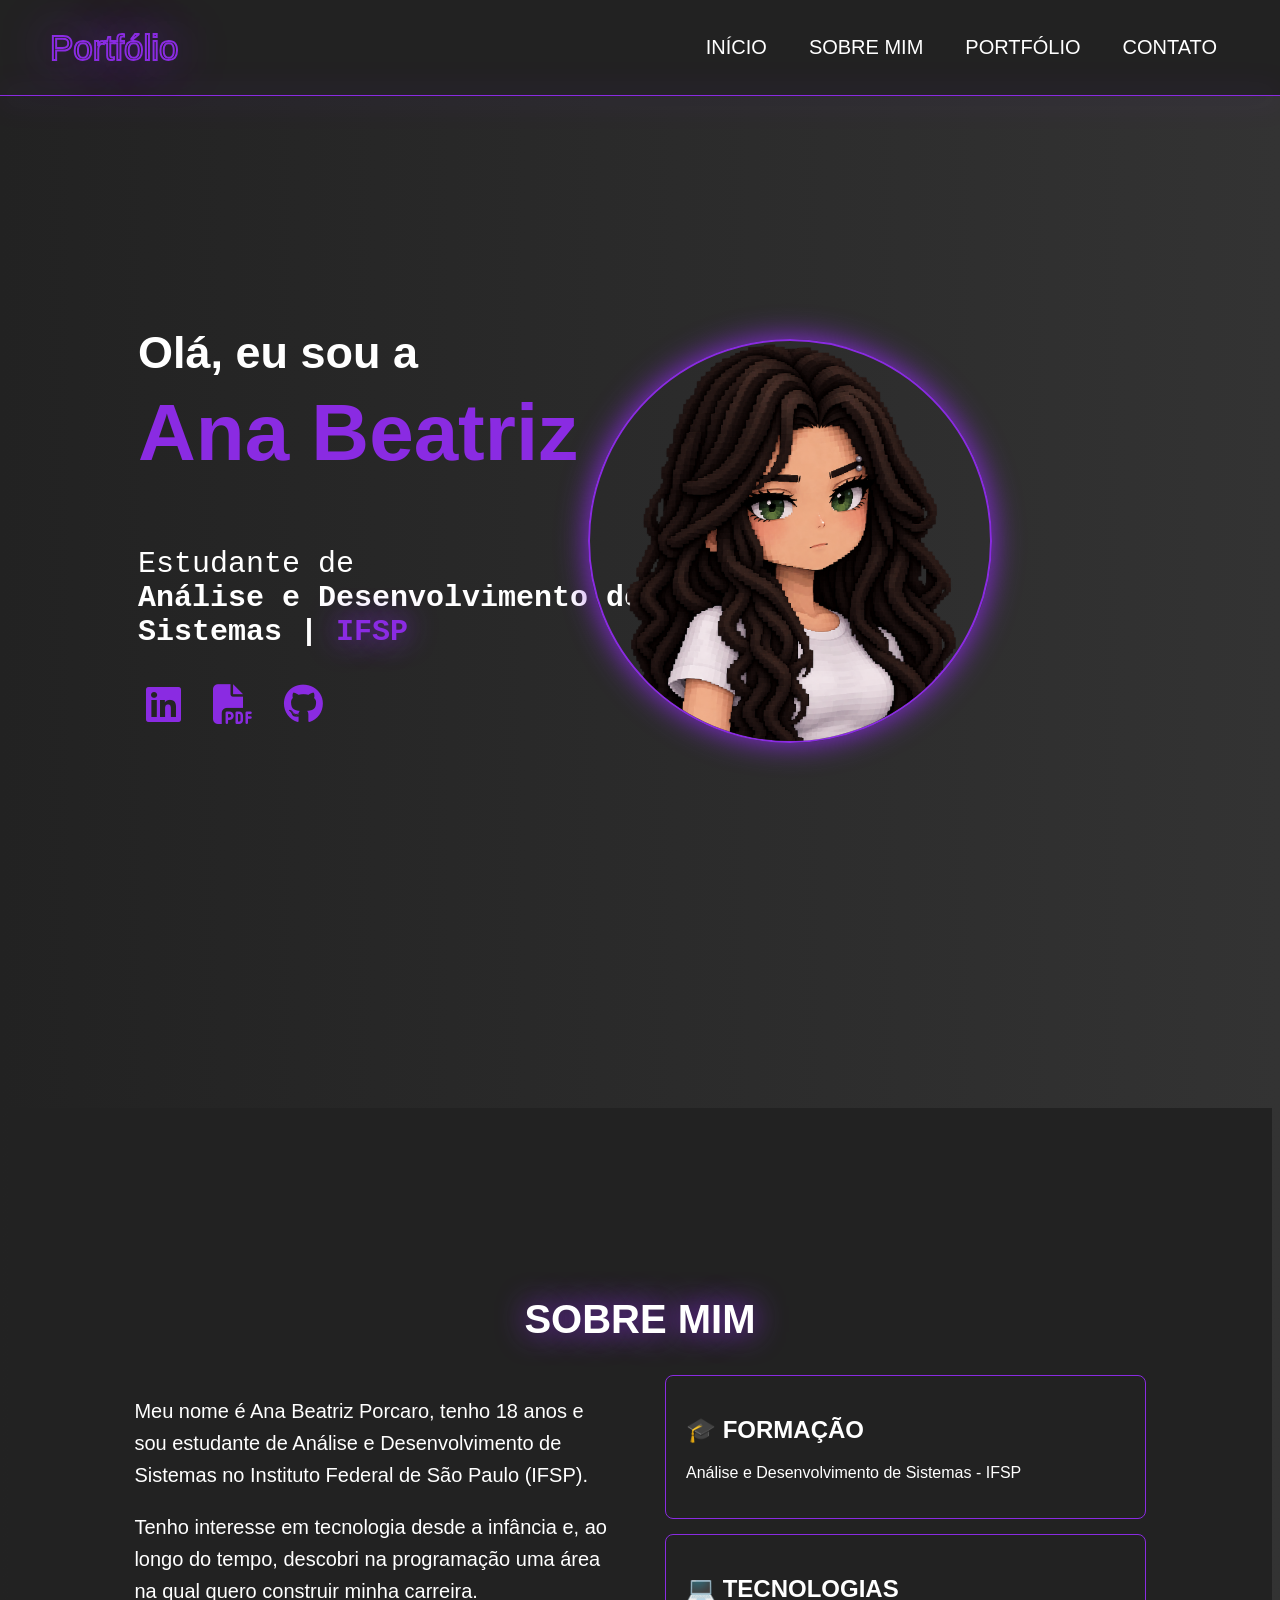
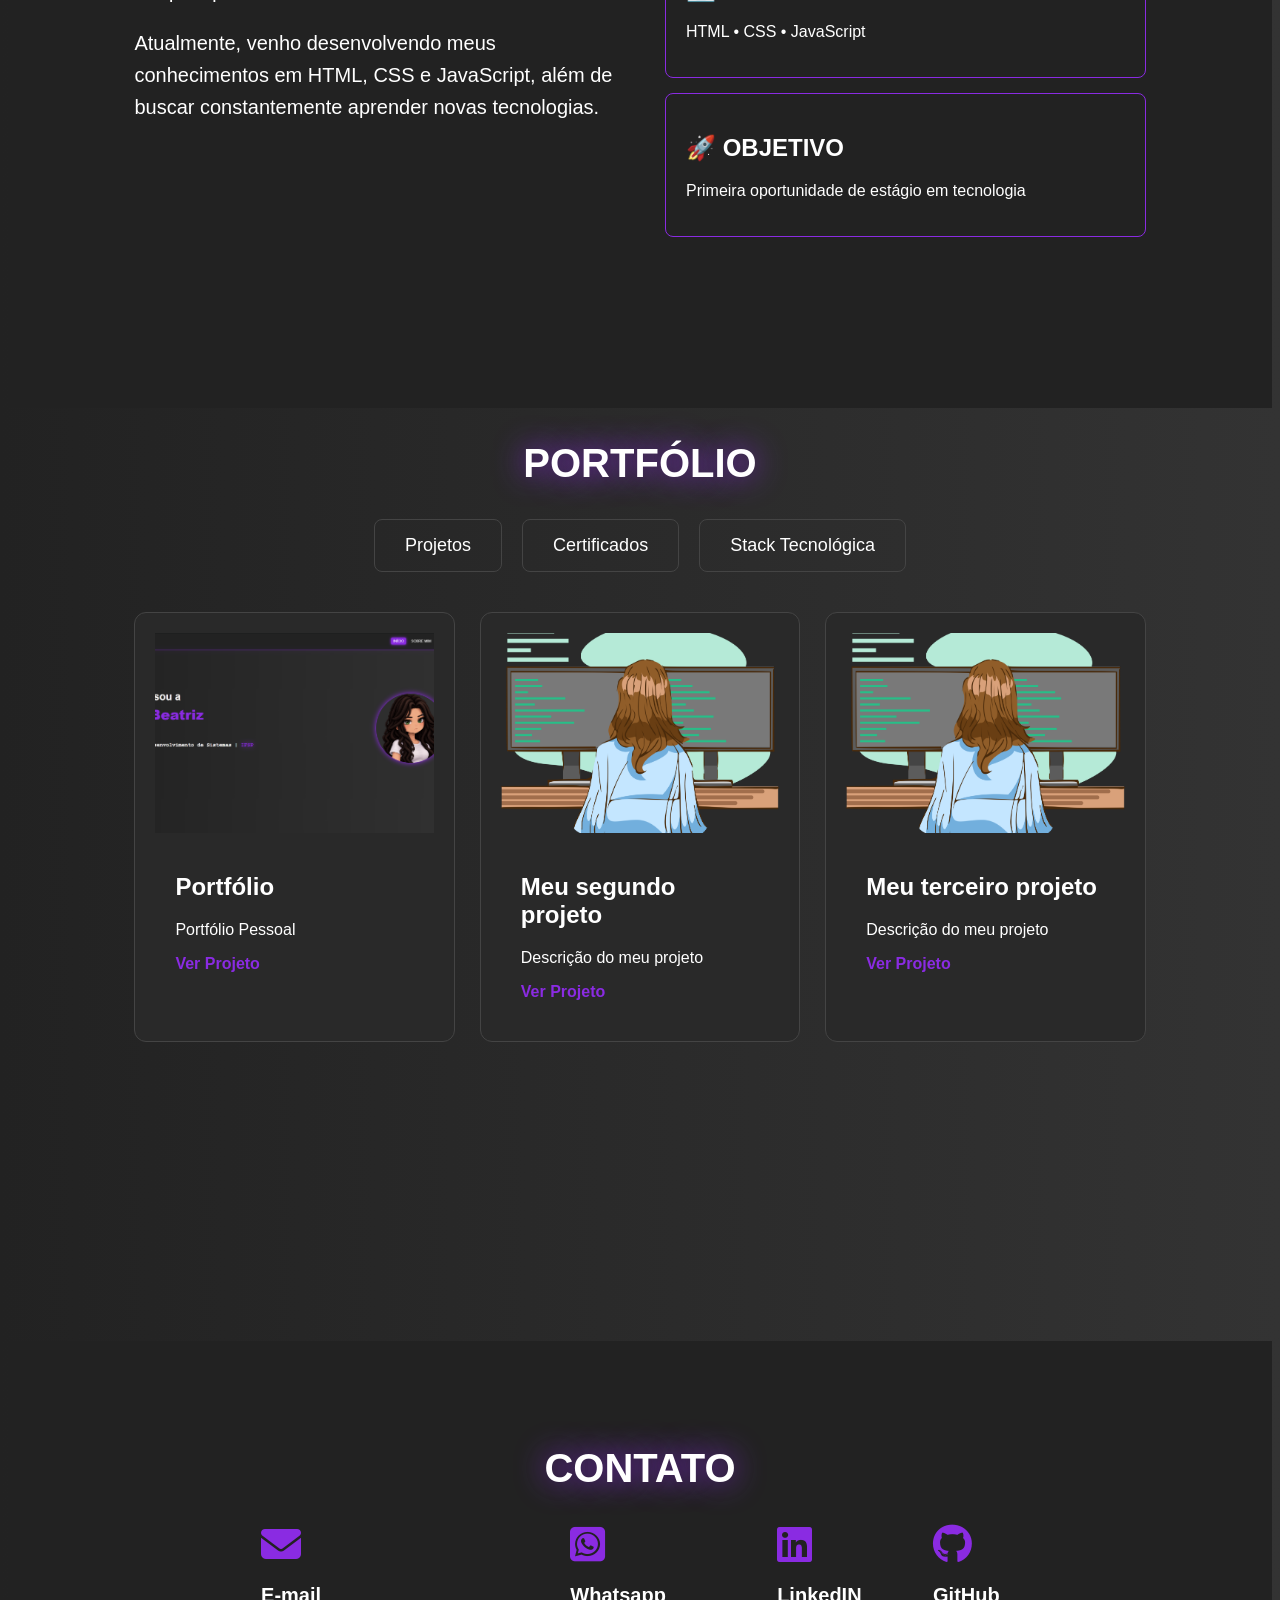
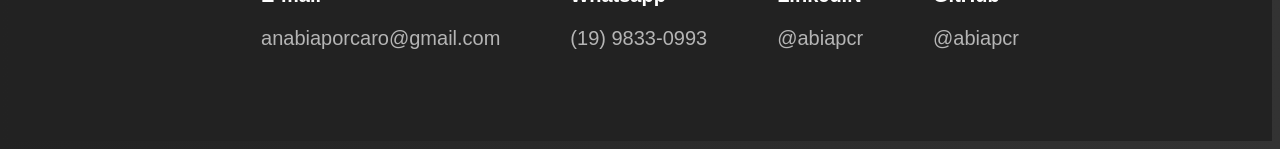
==== index.html @ 7aaed856 "Renomeia index para index.html" ====
<!doctype html>
<html lang="en">

<head>
  <meta charset="UTF-8" />
  <meta name="viewport" content="width=device-width, initial-scale=1.0" />
  <title>Portfólio</title>
  <link rel="stylesheet" href="css/style.css" />
  <link rel="stylesheet" href="https://cdnjs.cloudflare.com/ajax/libs/font-awesome/6.5.2/css/all.min.css" />
</head>

<body>
  <header>
    <nav class="navbar">
      <div class="nav_content">
        <div class="capa">Portfólio</div>

        <ul>
          <li><a href="#inicio">INÍCIO</a></li>
          <li><a href="#sobre">SOBRE MIM</a></li>
          <li><a href="#portfolio">PORTFÓLIO</a></li>
          <li><a href="#contatos"> CONTATO</a></li>
        </ul>
      </div>
      <hr />
    </nav>
  </header>

  <section id="inicio">
    <div class="inicio_conteudo">
      <div class="titulo">
        <h1>
          Olá, eu sou a
          <span><strong><br />Ana Beatriz</strong></span><br />
        </h1>

        <p class="descricao">
          Estudante de <br />
          <strong>Análise e Desenvolvimento de Sistemas | <span>IFSP</span></strong>
          <br />
        </p>

        <div class="botoes">
          <a href="https://www.linkedin.com/in/ana-beatriz-porcaro-70b1a634b" target="_blank" title="LinkedIN">
            <i class="fa-brands fa-linkedin"></i>
          </a>

          <a href="Currículo.pdf" target="_blank" title="Currículo">
            <i class="fa-solid fa-file-pdf"></i>
          </a>

          <a href="https://github.com/abiapcr" target="_blank" title="GitHub">
            <i class="fa-brands fa-github"></i>
          </a>
        </div>
      </div>

      <div class="imagem">
        <img src="images/Foto Perfil Sem Fundo.png" alt="Foto de Ana Beatriz" />
      </div>
    </div>
  </section>

  <section id="sobre">
    <h1 class="aba">SOBRE MIM</h1>
    <div class="sobre_container">
      <div class="texto_sobre">
        <p>
          Meu nome é Ana Beatriz Porcaro, tenho 18 anos e sou
          estudante de Análise e Desenvolvimento de Sistemas
          no Instituto Federal de São Paulo (IFSP).
        </p>
        <p>
          Tenho interesse em tecnologia desde a infância e,
          ao longo do tempo, descobri na programação uma área
          na qual quero construir minha carreira.
        </p>
        <p>
          Atualmente, venho desenvolvendo meus conhecimentos
          em HTML, CSS e JavaScript, além de buscar
          constantemente aprender novas tecnologias.
        </p>
      </div>

      <div class="sobre_cards">
        <div class="sobre_card">
          <h2>🎓 FORMAÇÃO</h2>
          <p>Análise e Desenvolvimento de Sistemas - IFSP</p>
        </div>

        <div class="sobre_card">
          <h2>💻 TECNOLOGIAS</h2>
          <p>HTML • CSS • JavaScript</p>
        </div>

        <div class="sobre_card">
          <h2>🚀 OBJETIVO</h2>
          <p>Primeira oportunidade de estágio em tecnologia</p>
        </div>
      </div>
    </div>
  </section>

  <section id="portfolio">
    <h1 class="aba">PORTFÓLIO</h1>

    <div class="portfolio_abas">
      <button>Projetos</button>
      <button>Certificados</button>
      <button> Stack Tecnológica</button>
    </div>

      <div class="portfolio_conteudo">

        <div class="projeto_card">

          <div class="projeto_imagem">
          <img src="images/projeto1.png" alt="Imagem do meu projeto">
          </div>

          <div class="projeto_info">
            <h2>Portfólio</h2>
            <p>Portfólio Pessoal</p>
            <a href="#" target="_blank"> Ver Projeto</a>
          </div>
        </div>

        <div class="projeto_card">
          <div class="projeto_imagem">
          <img src="images/projeto2.png" alt="Imagem do meu projeto">
          </div>

          <div class="projeto_info">
            <h2>Meu segundo projeto</h2>
            <p>Descrição do meu projeto</p>
            <a href="#" target="_blank"> Ver Projeto</a>
          </div>
        </div>

        <div class="projeto_card">
          <div class="projeto_imagem">
          <img src="images/projeto3.png" alt="Imagem do meu projeto">
          </div>
          
          <div class="projeto_info">
            <h2>Meu terceiro projeto</h2>
            <p>Descrição do meu projeto</p>
            <a href="#" target="_blank"> Ver Projeto</a>
          </div>
        </div>
    </div>
  </section>

  <section id="contatos">
    <h1 class="aba">CONTATO</h1>

    <div class="botoes_contatos">
      <a href="mailto:anabiaporcaro@gmail.com" target="_blank" title="E-mail">
        <i class="fa-solid fa-envelope"></i>
        <p class="contatos_texto"><strong>E-mail</strong></p>
        <p class="contatos_descrição">anabiaporcaro@gmail.com</p>
      </a>

      <a href="https://wa.me/19983630993" target="_blank" title="Whatsapp">
        <i class="fa-brands fa-square-whatsapp"></i>
        <p class="contatos_texto"><strong>Whatsapp</strong></p>
        <p class="contatos_descrição">(19) 9833-0993</p>
      </a>

      <a href="https://www.linkedin.com/in/ana-beatriz-porcaro-70b1a634b" target="_blank" title="LinkedIN">
        <i class="fa-brands fa-linkedin"></i>
        <p class="contatos_texto"><strong>LinkedIN</strong></p>
        <p class="contatos_descrição">@abiapcr</p>
      </a>

      <a href="https://github.com/abiapcr" target="_blank" title="GitHub">
        <i class="fa-brands fa-github"></i>
        <p class="contatos_texto"><strong>GitHub</strong></p>
        <p class="contatos_descrição">@abiapcr</p>
      </a>
    </div>
  </section>

  <script src="script.js"></script>
</body>

</html>
---- css/style.css ----
body {
    background: linear-gradient(to right, #222, #333);
    font-family: Arial, Helvetica, sans-serif;
}

/* Tudo da seção Início */
#inicio{
    padding: 100px 80px;
}

/* Título principal */
.titulo{
    color: white;
    display: flex;
    flex-direction: column;
    align-items: flex-start;
    margin-left: 50px;
    font-size: 30px;
}

/* Título Ana Beatriz */
.titulo h1 span {
    color: #8a2be2;
    text-shadow: none;
    font-size: 80px;
}

/* Descrição embaixo do Titulo na seção Início */
.descricao{
    font-size: 30px;
    font-family: 'Courier New', monospace;
}

/* IFSP */
.descricao span {
    color:#8a2be2;
    text-shadow: 0 0 30px #8a2be2;
}


/* Todo o conteudo da seção Início, ex: Titulo, Imagem... */
.inicio_conteudo{
    display: flex;
    align-items: center;
    justify-content: space-between;
    padding-top: 150px;
}


/* Ícone do Currículo */
.botao img {
    width: 30px;
    height: 30px;
}

/* O bloco da minha foto de perfil */
.imagem{
    position: relative;
    right: 200px;
    top: 50px;
}

/* A imagem da minha foto de perfil */
.imagem img{
    width: 400px;
    height: auto;
    border-radius: 50%;
    box-shadow: 0 0 30px #8a2be2;
    border: 2px solid #8a2be2;
    border-color: #8a2be2;
}


.botoes {
    display: flex;
    align-items: center;
    gap: 20px;
}

.botoes a {
    width: 50px;
    height: 50px;
    display: flex;
    align-items: center;
    justify-content: center;
    text-decoration: none;
}

.botoes i {
    font-size: 40px;
    color: #8a2be2;
    text-shadow: none;
    filter: none;
}

.botoes i:hover {
    filter: drop-shadow(0 0 15px #8a2be2);
}


/* Portfólio no começo da navegação */
.capa{
    color: #222;
    font-size: 35px;
    text-shadow: 0 0 50px #8a2be2;
    -webkit-text-stroke: 2px #8a2be2;
}

/* Navegação Inteira*/
.nav_content {
    display: flex;
    align-items: center;
    justify-content: space-between;
    padding: 20px 50px;
}

.navbar{
    position: fixed;
    top: 0;
    left: 0;
    width: 100%;
    z-index: 9999;
    background-color: #222;
} 

/* Navegação Links */
.nav_content ul{
    display: flex;
    list-style: none;
    align-items: center;
    gap: 1rem;
}

/* Links */
.nav_content a{
    color: white;
    padding: 8px 12px;
    border: 1px solid transparent;
    border-radius: 8px;
    font-size: 20px;
    text-decoration: none;
    transition: 0.3s ease;
}


/* Mouse em cima */
.nav_content a:hover {
    border-color: #8a2be2;
    box-shadow: 0 0 15px #8a2be2;
}

/* Opção selecionada */
.nav_content a.active {
    background-color: #8a2be2;
    border-color: #8a2be2;
    box-shadow: 0 0 15px #8a2be2;
}

/* Barra horizontal embaixo da navegação */
hr {
    width: 100%;
    height: 1px;
    margin: 0;
    border: none;
    background-color: #8a2be2;
    box-shadow: 0 0 30px #8a2be2;
}



/* Cada seção da página, ex: sobre mim/portfolio/contato... */
.aba {
    color: white;
    text-shadow: 0 0 30px #8a2be2;
    text-align: center;
    font-size: 40px;

}



/* Tudo da seção Sobre mim */
#sobre {
    background-color: #222;
    display: flex;
    flex-direction: column;
    align-items: center;
    justify-content: center;
}

/* Texto da seção Sobre mim */
.texto_sobre{
    color: white;
    font-size: 20px;
    line-height: 1.6;
    width: 50%;
}

.sobre_container{
    display: flex;
    gap: 50px;
    width: 80%;
}

/* Grupo 3 cards */
.sobre_cards{
    width: 50%;
}

/* Cada card */
.sobre_card{
    color: white;
    background-color: #222;
    border: 1px solid #8a2be2;
    border-radius: 8px;
    padding: 20px;
    margin-bottom: 15px;
    transition: 0.3s ease;
}

.sobre_card:hover{
    border-color: #8a2be2;
    box-shadow: 0 0 30px #8a2be2;
}



.portfolio_conteudo{
    width: 80%;
    margin: 40px auto;
    display: grid;
    grid-template-columns: repeat(3, 1fr);
    gap: 25px;
}

.portfolio_abas{
    display: flex;
    justify-content: center;
    gap: 20px;
}

.portfolio_abas button{
    background-color: transparent;
    color: white;
    border: 1px solid #444;
    border-radius: 8px;
    padding: 15px 30px;
    font-size: 18px;
    cursor: pointer;
}

.portfolio_abas button:hover{
    border-color: #8a2be2;
    box-shadow: 0 0 15px #8a2be2;
}


.projeto_card{
    background-color: #292929;
    border: 1px solid #444;
    border-radius: 12px;
    padding: 20px;
    color: white;
    overflow: hidden;
    transition: 0.3s ease;
}

.projeto_card:hover{
    border-color: #8a2be2;
    box-shadow: 0 0 20px #8a2be2;
    transform: translateY(-8px);
}

.projeto_card img{
    width: 100%;
    height: 200px;
    object-fit: cover;
    transition: 0.4s ease;
}

.projeto_imagem{
    width: 100%;
    height: 200px;
    overflow: hidden;
}

.projeto_imagem img{
    width: 100%;
    height: 100%;
    object-fit: cover;
    transition: 0.4s ease;
}

.projeto_card:hover .projeto_imagem img{
    transform: scale(1.05);
}

.projeto_info{
    padding: 20px;
}

.projeto_info a{
    color: #8a2be2;
    text-decoration: none;
    font-weight: bold;
}


/* Tudo da seção Contato */
#contatos {
    background-color: #222;
    display: flex;
    flex-direction: column;
    align-items: center;
    justify-content: center;
    min-height: 400px;
}

/* Links da seção Contato */
#contatos a{
    text-decoration: none;
    color: #8a2be2;
}

.contatos_descrição{
    color: #b5b5b5;
    font-size: 20px;
    align-items: center;
}

.contatos_texto{
    color: white;
    font-size: 20px
}

.botoes_contatos{
    display: flex;
    justify-content: center;
    gap: 70px;
    transition: 0.3s ease;
}

.botoes_contatos i {
    font-size: 40px;
}

.botoes_contatos i:hover{
    filter: drop-shadow(0 0 8px #8a2be2);
}


/* Todas as seções do site */
section {
    min-height: 100vh;
    scroll-margin-top: 100px;
}

/* O arquivo HTML inteiro */
html{
    scroll-behavior: smooth;
}
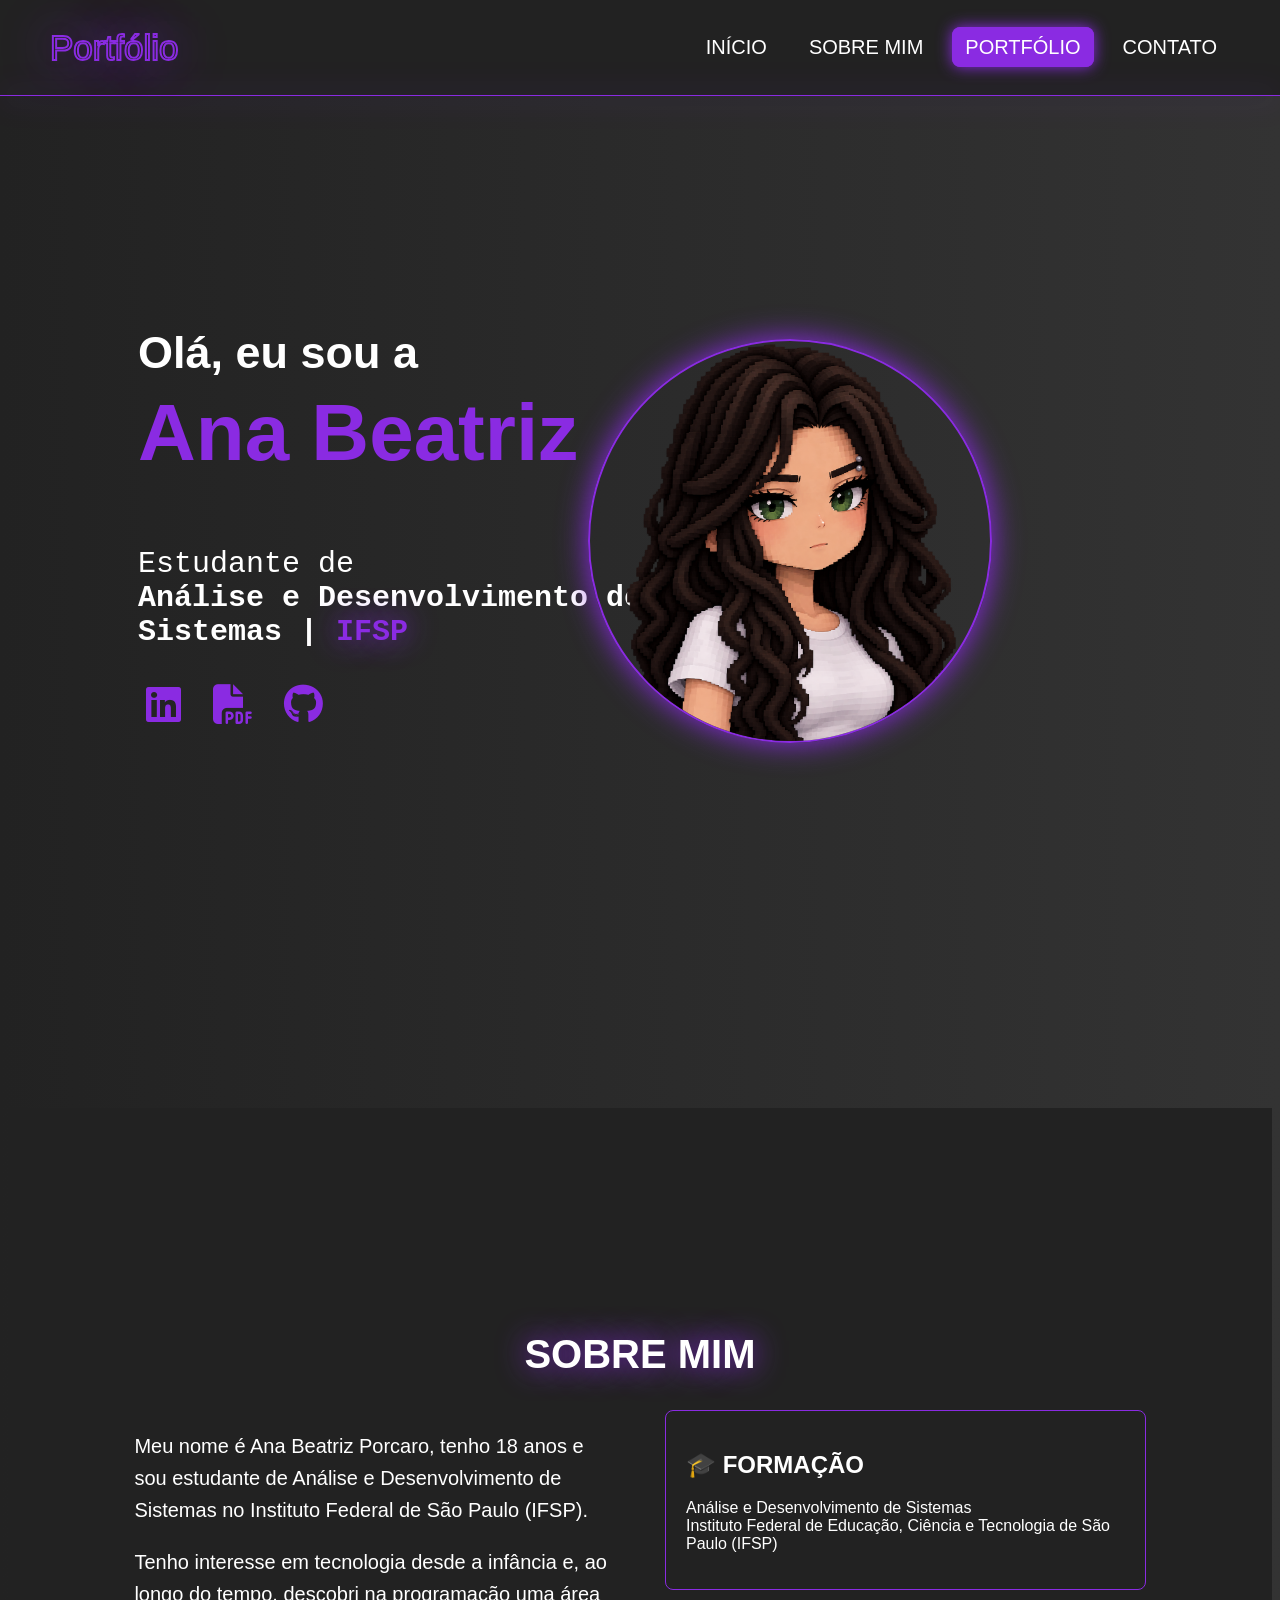
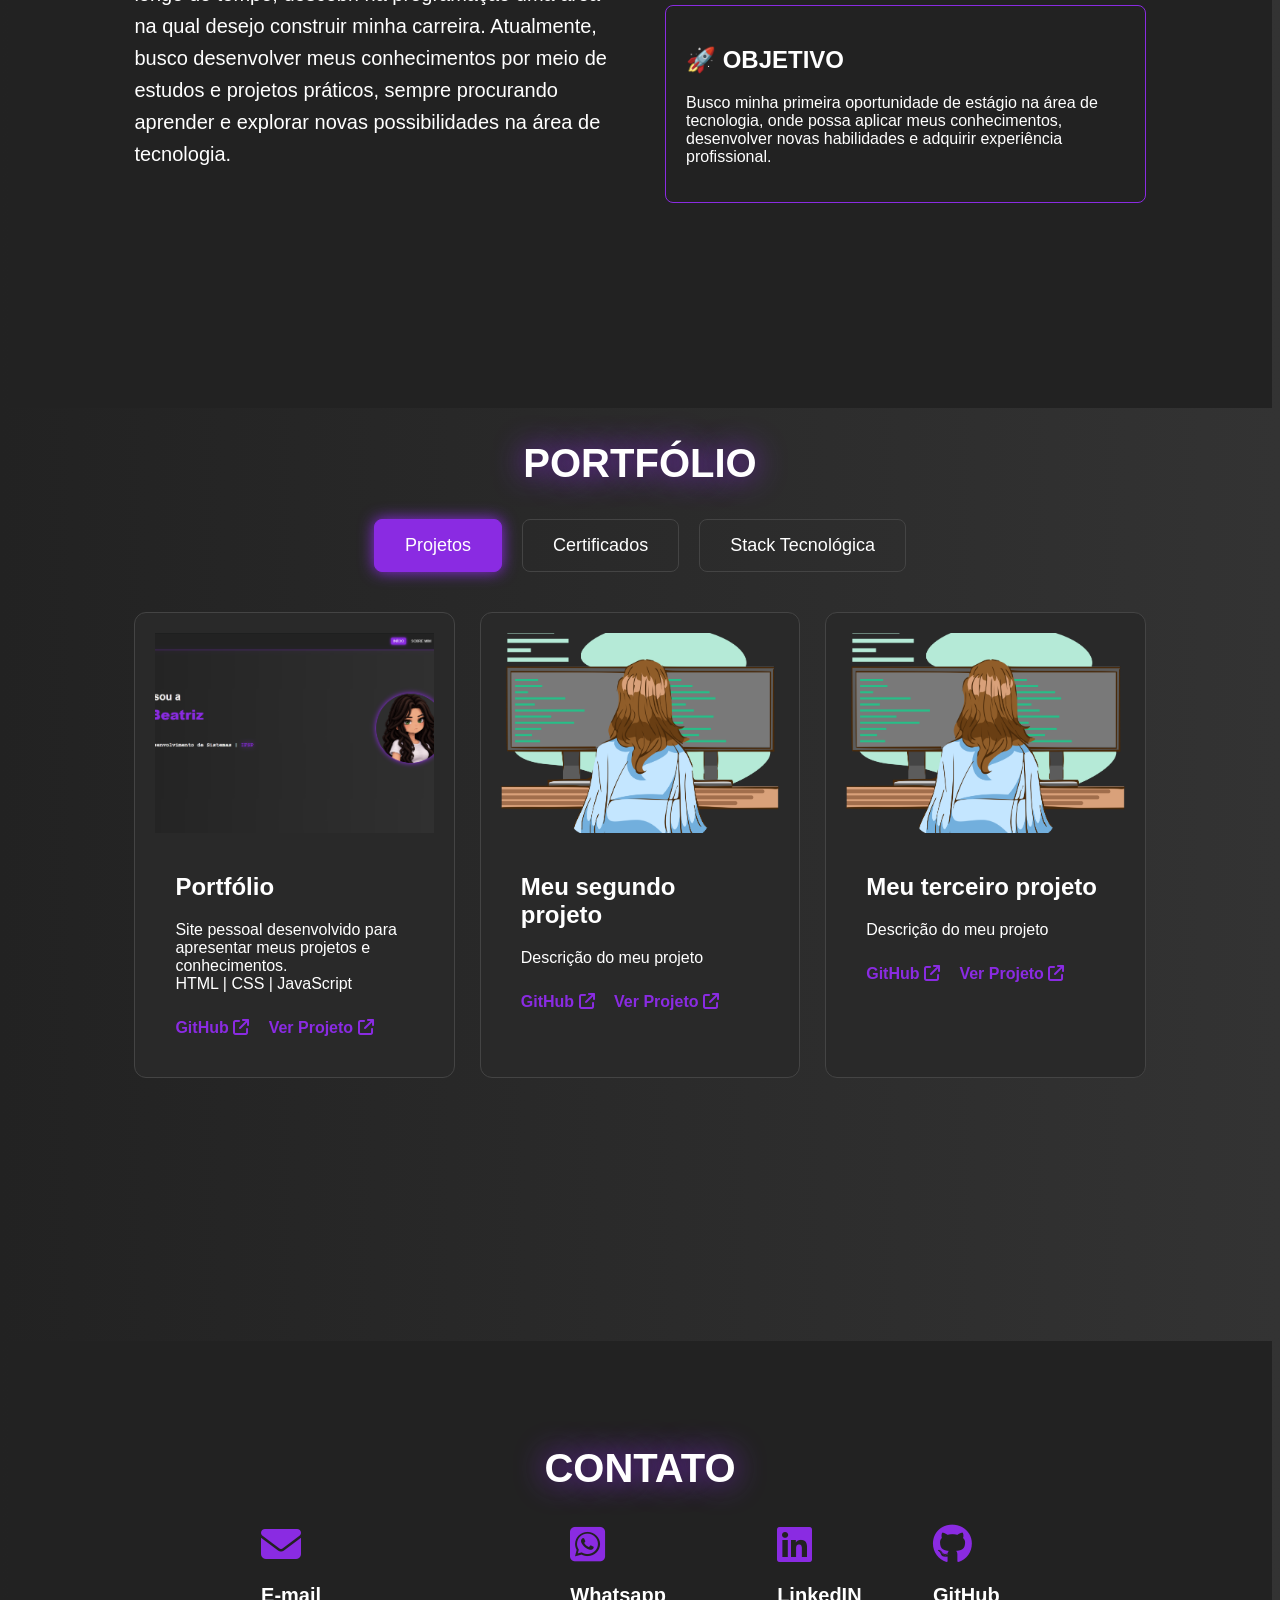
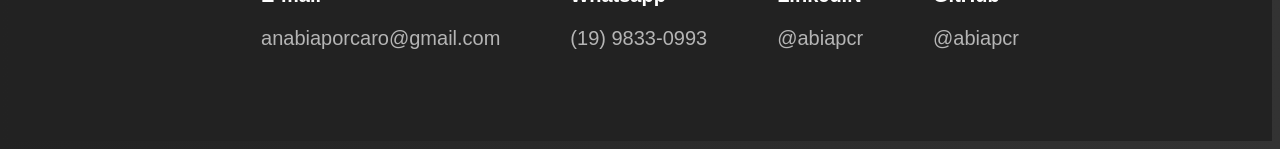
==== commit 2dbe0b6f: "Atualiza portfólio" ====
--- a/index.html
+++ b/index.html
@@ -66,90 +66,174 @@
     <div class="sobre_container">
       <div class="texto_sobre">
         <p>
-          Meu nome é Ana Beatriz Porcaro, tenho 18 anos e sou
-          estudante de Análise e Desenvolvimento de Sistemas
-          no Instituto Federal de São Paulo (IFSP).
+          Meu nome é Ana Beatriz Porcaro, tenho 18 anos e sou estudante de Análise e Desenvolvimento de Sistemas no Instituto Federal de São Paulo (IFSP).
         </p>
         <p>
-          Tenho interesse em tecnologia desde a infância e,
-          ao longo do tempo, descobri na programação uma área
-          na qual quero construir minha carreira.
-        </p>
-        <p>
-          Atualmente, venho desenvolvendo meus conhecimentos
-          em HTML, CSS e JavaScript, além de buscar
-          constantemente aprender novas tecnologias.
+          Tenho interesse em tecnologia desde a infância e, ao longo do tempo, descobri na programação uma área na qual desejo construir minha carreira. Atualmente, busco desenvolver meus conhecimentos por meio de estudos e projetos práticos, sempre procurando aprender e explorar novas possibilidades na área de tecnologia.
         </p>
       </div>
 
       <div class="sobre_cards">
         <div class="sobre_card">
           <h2>🎓 FORMAÇÃO</h2>
-          <p>Análise e Desenvolvimento de Sistemas - IFSP</p>
-        </div>
-
-        <div class="sobre_card">
-          <h2>💻 TECNOLOGIAS</h2>
-          <p>HTML • CSS • JavaScript</p>
+          <p>Análise e Desenvolvimento de Sistemas<br> Instituto Federal de Educação, Ciência e Tecnologia de São Paulo (IFSP)</p>
         </div>
 
         <div class="sobre_card">
           <h2>🚀 OBJETIVO</h2>
-          <p>Primeira oportunidade de estágio em tecnologia</p>
+          <p>Busco minha primeira oportunidade de estágio na área de tecnologia, onde possa aplicar meus conhecimentos,
+            desenvolver novas habilidades e adquirir experiência profissional.</p>
         </div>
       </div>
     </div>
   </section>
 
   <section id="portfolio">
-    <h1 class="aba">PORTFÓLIO</h1>
-
-    <div class="portfolio_abas">
-      <button>Projetos</button>
-      <button>Certificados</button>
-      <button> Stack Tecnológica</button>
-    </div>
-
-      <div class="portfolio_conteudo">
-
-        <div class="projeto_card">
-
-          <div class="projeto_imagem">
-          <img src="images/projeto1.png" alt="Imagem do meu projeto">
-          </div>
-
-          <div class="projeto_info">
-            <h2>Portfólio</h2>
-            <p>Portfólio Pessoal</p>
-            <a href="#" target="_blank"> Ver Projeto</a>
-          </div>
-        </div>
-
-        <div class="projeto_card">
-          <div class="projeto_imagem">
-          <img src="images/projeto2.png" alt="Imagem do meu projeto">
-          </div>
-
-          <div class="projeto_info">
-            <h2>Meu segundo projeto</h2>
-            <p>Descrição do meu projeto</p>
-            <a href="#" target="_blank"> Ver Projeto</a>
-          </div>
-        </div>
-
-        <div class="projeto_card">
-          <div class="projeto_imagem">
-          <img src="images/projeto3.png" alt="Imagem do meu projeto">
-          </div>
-          
-          <div class="projeto_info">
-            <h2>Meu terceiro projeto</h2>
-            <p>Descrição do meu projeto</p>
-            <a href="#" target="_blank"> Ver Projeto</a>
-          </div>
-        </div>
-    </div>
-  </section>
+  <h1 class="aba">PORTFÓLIO</h1>
+
+  <div class="portfolio_abas">
+    <button id="btn_projetos">Projetos</button>
+    <button id="btn_certificados">Certificados</button>
+    <button id="btn_stack">Stack Tecnológica</button>
+  </div>
+
+
+  <!-- PROJETOS -->
+
+  <div id="conteudo_projetos" class="portfolio_conteudo">
+
+    <div class="projeto_card">
+
+      <div class="projeto_imagem">
+        <img src="images/projeto1.png" alt="Imagem do meu projeto">
+      </div>
+
+      <div class="projeto_info">
+
+        <h2>Portfólio</h2>
+        <p>
+          Site pessoal desenvolvido para apresentar meus projetos e conhecimentos.<br>
+          HTML | CSS | JavaScript
+        </p>
+
+        <a href="https://github.com/abiapcr/Portfolio" target="_blank">
+          GitHub
+          <i class="fa-solid fa-arrow-up-right-from-square"></i>
+        </a>
+
+        <a href="https://abiapcr.github.io/Portfolio/" target="_blank">
+          Ver Projeto
+          <i class="fa-solid fa-arrow-up-right-from-square"></i>
+        </a>
+      </div>
+
+    </div>
+
+
+    <div class="projeto_card">
+
+      <div class="projeto_imagem">
+        <img src="images/projeto2.png" alt="Imagem do meu projeto">
+      </div>
+
+      <div class="projeto_info">
+        <h2>Meu segundo projeto</h2>
+
+        <p>Descrição do meu projeto</p>
+
+        <a href="#" target="_blank">
+          GitHub
+          <i class="fa-solid fa-arrow-up-right-from-square"></i>
+        </a>
+
+        <a href="#" target="_blank">
+          Ver Projeto
+          <i class="fa-solid fa-arrow-up-right-from-square"></i>
+        </a>
+      </div>
+
+    </div>
+
+
+    <div class="projeto_card">
+
+      <div class="projeto_imagem">
+        <img src="images/projeto3.png" alt="Imagem do meu projeto">
+      </div>
+
+      <div class="projeto_info">
+        <h2>Meu terceiro projeto</h2>
+
+        <p>Descrição do meu projeto</p>
+
+        <a href="#" target="_blank">
+          GitHub
+          <i class="fa-solid fa-arrow-up-right-from-square"></i>
+        </a>
+
+        <a href="#" target="_blank">
+          Ver Projeto
+          <i class="fa-solid fa-arrow-up-right-from-square"></i>
+        </a>
+      </div>
+
+    </div>
+
+  </div>
+
+
+  <!-- CERTIFICADOS -->
+
+  <div id="conteudo_certificados" class="portfolio_conteudo">
+
+    <div class="projeto_card">
+
+      <h2>HTML Essentials</h2>
+
+      <p>Cisco Networking Academy</p>
+
+      <a href="pdf/HTML_Essentials_certificate_ana-porcaro-aluno-ifsp-edu-br_db5e85b2-a8fc-4ba6-bd77-f4c804510a7d.pdf" target="_blank">
+        Ver certificado
+        <i class="fa-solid fa-arrow-up-right-from-square"></i>
+      </a>
+
+    </div>
+
+  </div>
+
+
+  <!-- STACK TECNOLÓGICA -->
+
+  <div id="conteudo_stack" class="portfolio_conteudo">
+
+    <div class="tecnologia_card">
+      <i class="fa-brands fa-html5"></i>
+      <h2>HTML</h2>
+    </div>
+
+    <div class="tecnologia_card">
+      <i class="fa-brands fa-css3-alt"></i>
+      <h2>CSS</h2>
+    </div>
+
+    <div class="tecnologia_card">
+      <i class="fa-brands fa-js"></i>
+      <h2>JavaScript</h2>
+    </div>
+
+    <div class="tecnologia_card">
+      <i class="fa-brands fa-git-alt"></i>
+      <h2>Git</h2>
+    </div>
+
+    <div class="tecnologia_card">
+      <i class="fa-brands fa-github"></i>
+      <h2>GitHub</h2>
+    </div>
+
+  </div>
+
+</section>
 
   <section id="contatos">
     <h1 class="aba">CONTATO</h1>
@@ -181,7 +265,7 @@
     </div>
   </section>
 
-  <script src="script.js"></script>
+  <script src="js/script.js"></script>
 </body>
 
 </html>
--- a/css/style.css
+++ b/css/style.css
@@ -249,6 +249,12 @@
     cursor: pointer;
 }
 
+.portfolio_abas button.ativo{
+    background-color: #8a2be2;
+    border-color: #8a2be2;
+    box-shadow: 0 0 15px #8a2be2;
+}
+
 .portfolio_abas button:hover{
     border-color: #8a2be2;
     box-shadow: 0 0 15px #8a2be2;
@@ -278,6 +284,7 @@
     transition: 0.4s ease;
 }
 
+/* Espaço onde a imagem fica */
 .projeto_imagem{
     width: 100%;
     height: 200px;
@@ -295,15 +302,65 @@
     transform: scale(1.05);
 }
 
+/* Informações textuais do projeto */
 .projeto_info{
     padding: 20px;
 }
 
 .projeto_info a{
+    display: inline-block;
+    margin-top: 10px;
+    margin-right: 15px;
     color: #8a2be2;
     text-decoration: none;
     font-weight: bold;
-}
+    transition: 0.3s ease;
+}
+
+.projeto_info a:hover{
+    text-shadow: 0 0 10px #8a2be2;
+}
+
+.tecnologia_card{
+    background-color: #292929;
+    border: 1px solid #444;
+    border-radius: 12px;
+    padding: 30px;
+    color: white;
+    text-align: center;
+    transition: 0.3s ease;
+}
+
+.tecnologia_card:hover{
+    border-color: #8a2be2;
+    box-shadow: 0 0 20px #8a2be2;
+    transform: translateY(-8px);
+}
+
+.tecnologia_card i{
+    font-size: 60px;
+    color: #8a2be2;
+}
+
+.tecnologia_card h2{
+    margin-top: 15px;
+}
+
+#conteudo_certificados a{
+    color: #8a2be2;
+    text-decoration: none;
+    font-weight: bold;
+}
+
+#conteudo_certificados a:hover{
+    text-shadow: 0 0 10px #8a2be2;
+}
+
+#conteudo_certificados,
+#conteudo_stack{
+    display: none;
+}
+
 
 
 /* Tudo da seção Contato */
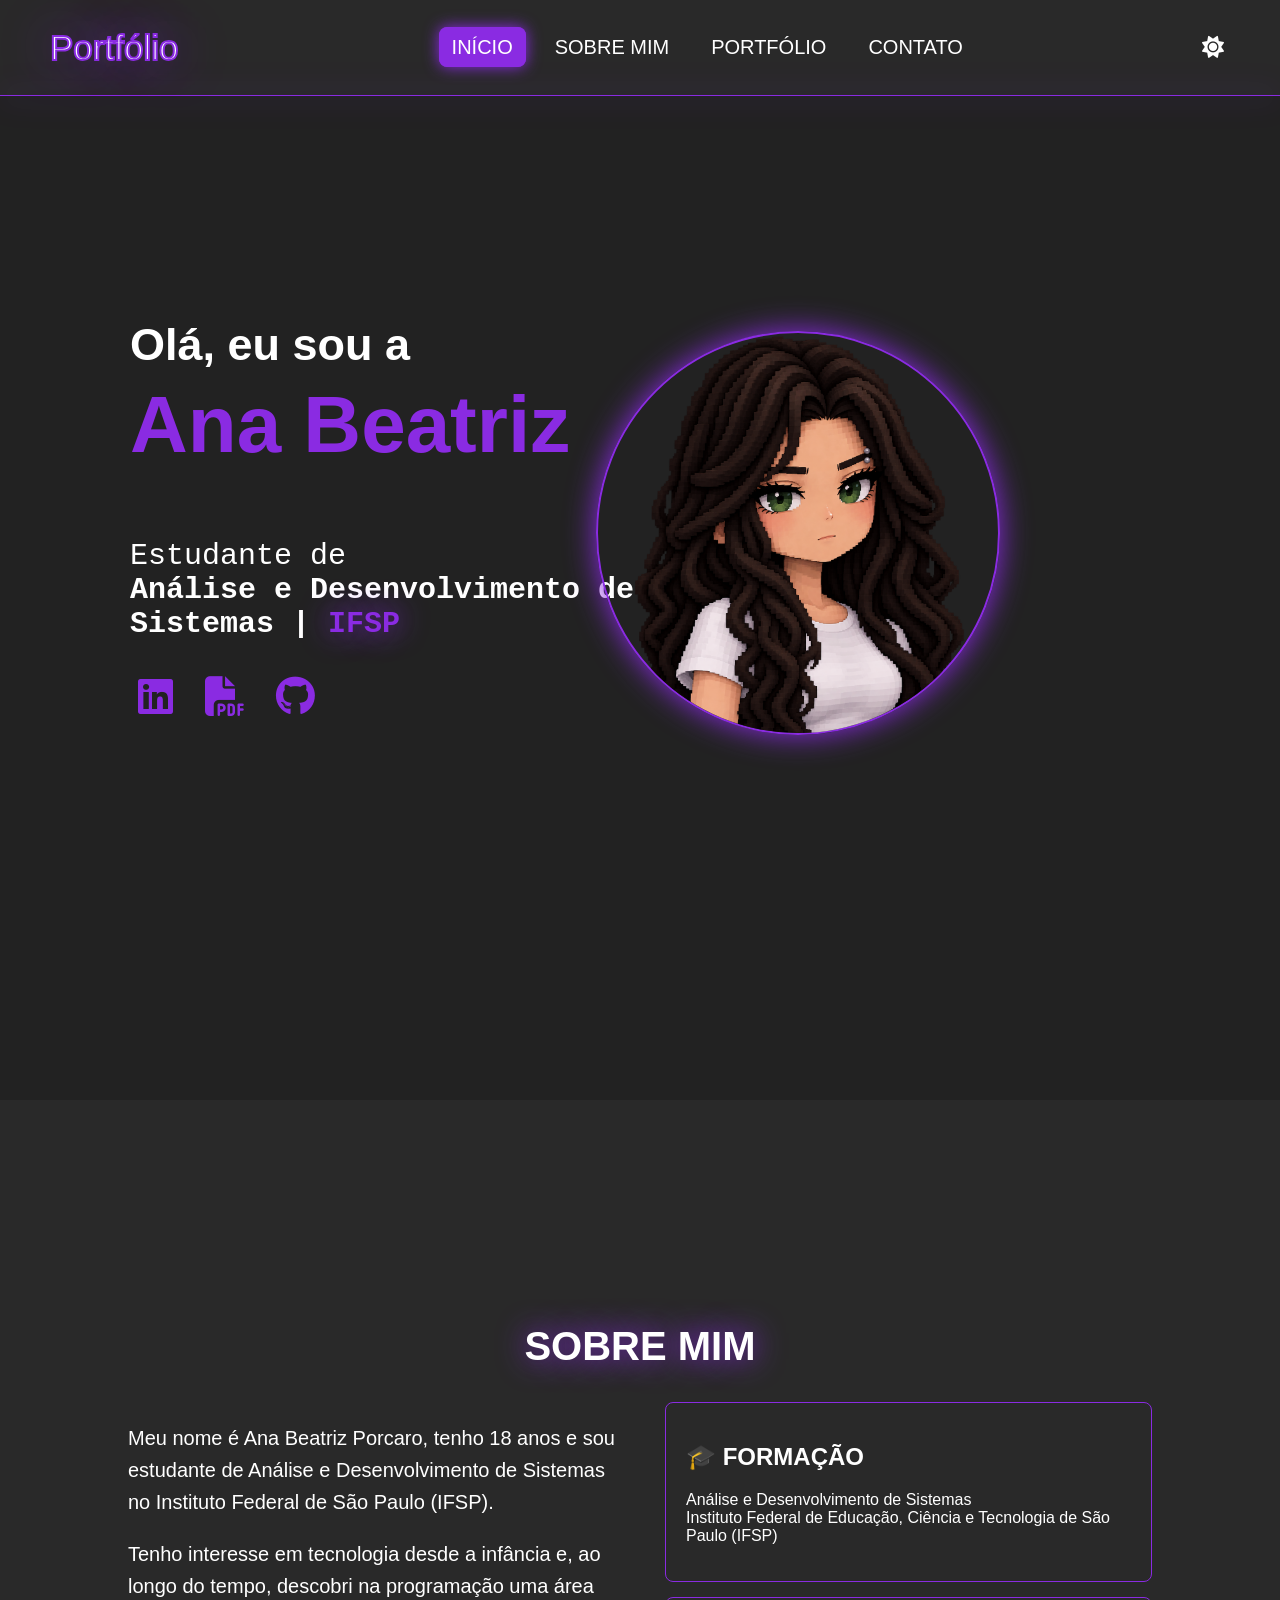
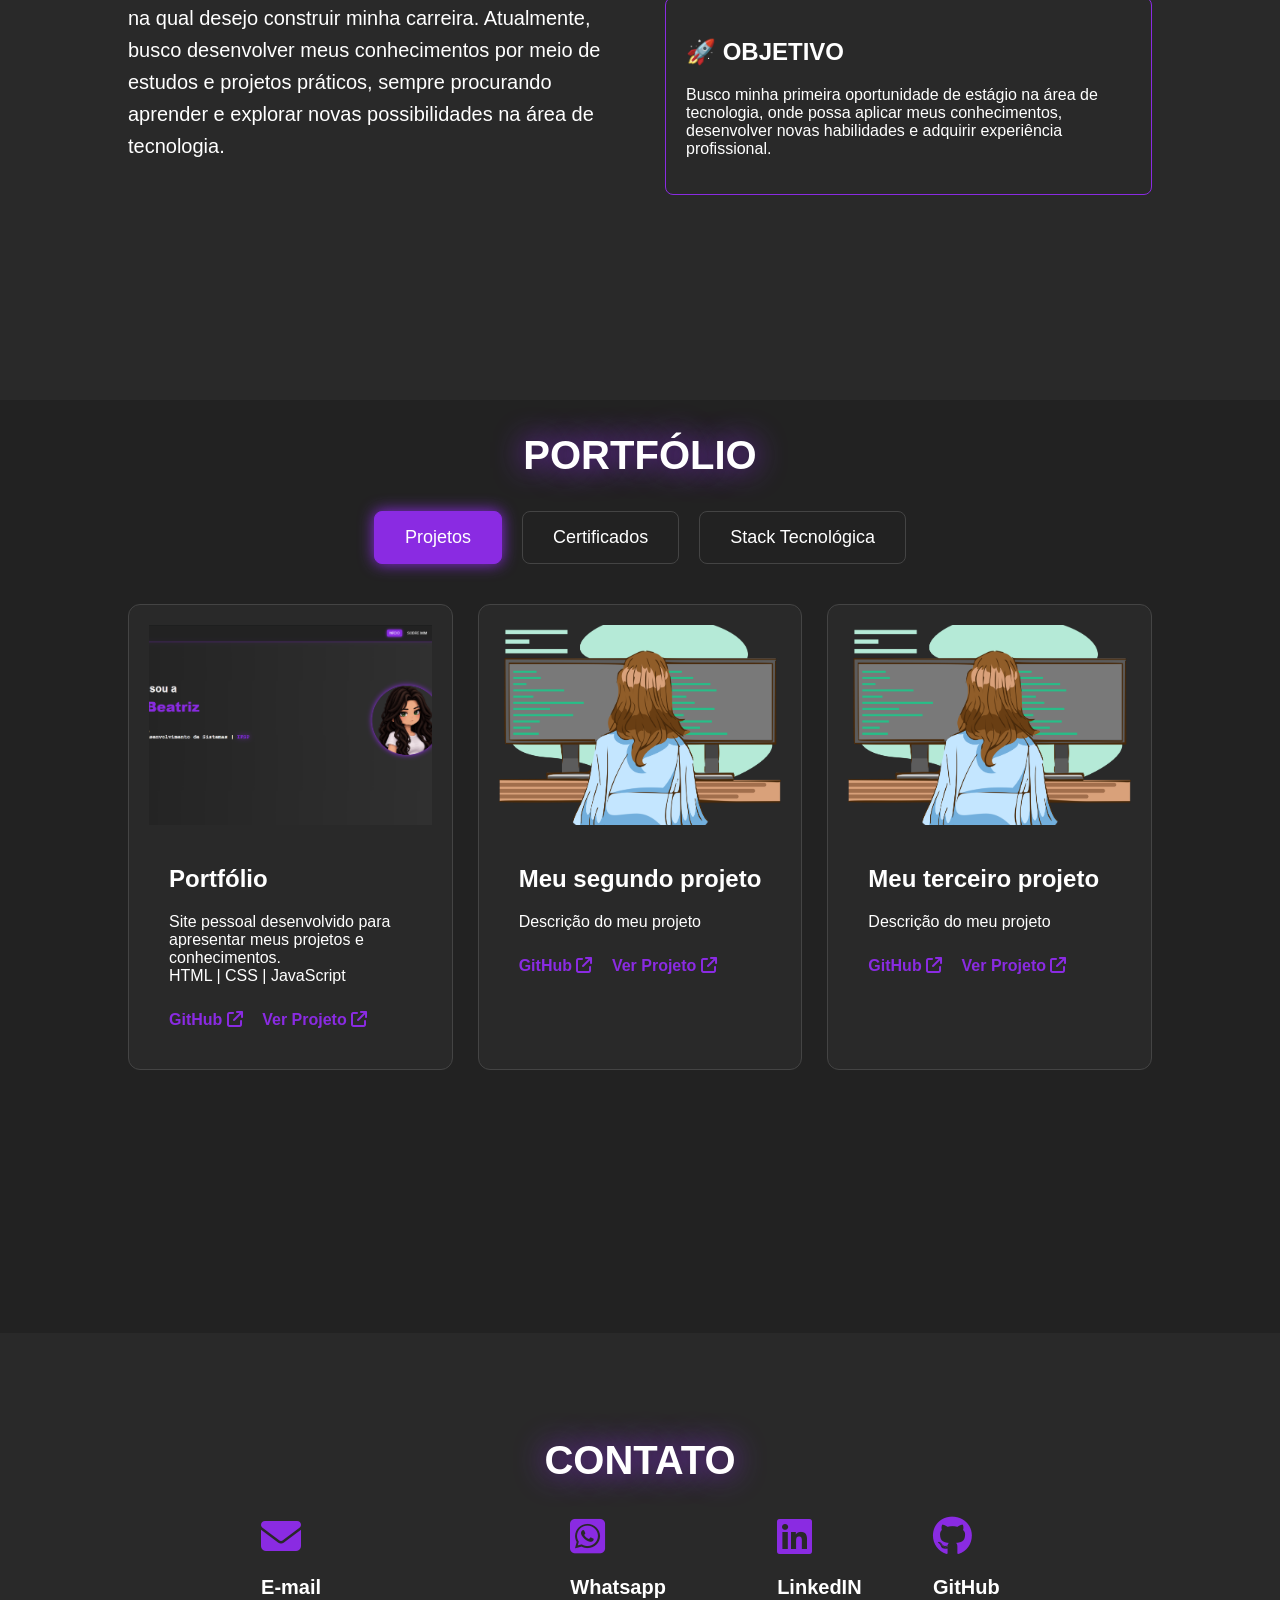
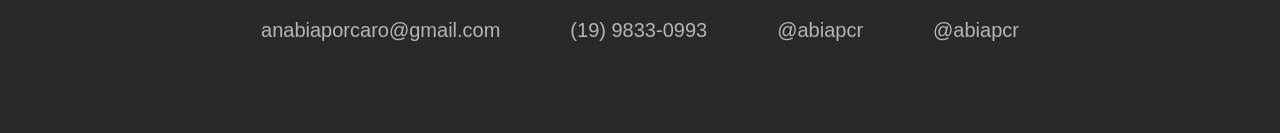
==== commit 7cb83bc9: "Adiciona modo claro e escuro" ====
--- a/index.html
+++ b/index.html
@@ -21,6 +21,9 @@
           <li><a href="#portfolio">PORTFÓLIO</a></li>
           <li><a href="#contatos"> CONTATO</a></li>
         </ul>
+
+        <button id="theme-toggle"><i class="fa-solid fa-sun"></i></button>
+
       </div>
       <hr />
     </nav>
--- a/css/style.css
+++ b/css/style.css
@@ -1,16 +1,49 @@
+/* MODO ESCURO / MODO CLARO */
+
+:root {
+    --fundo-1: #222;
+    --fundo-2: #292929;
+    --fundo-3: #222;
+    --fundo-4: #292929;
+    --fundo-card: #292929;
+    --borda: #444;
+    --texto: white;
+    --texto-secundario: #b5b5b5;
+    --roxo: #8a2be2;
+    --fundo: #222;
+}
+/* Modo claro */
+
+body.light-mode {
+    --fundo-1: #f5f5f5;
+    --fundo-2: #ffffff;
+    --fundo-3: #f5f5f5;
+    --fundo-4: #ffffff;
+    --fundo-card: #ffffff;
+    --borda: #d0d0d0;
+    --texto: #222;
+    --texto-secundario: #555;
+    --fundo: #f5f5f5;
+}
+
+/* Corpo */
+
 body {
-    background: linear-gradient(to right, #222, #333);
+    margin: 0;
+    background-color: var(--fundo);
     font-family: Arial, Helvetica, sans-serif;
-}
-
+    color: var(--texto);
+    transition: background-color 0.3s ease, color 0.3s ease;
+}
 /* Tudo da seção Início */
 #inicio{
     padding: 100px 80px;
+    background-color: var(--fundo-1);
 }
 
 /* Título principal */
 .titulo{
-    color: white;
+    color: var(--texto);
     display: flex;
     flex-direction: column;
     align-items: flex-start;
@@ -99,11 +132,11 @@
 
 
 /* Portfólio no começo da navegação */
-.capa{
-    color: #222;
+.capa {
+    color: var(--texto);
     font-size: 35px;
-    text-shadow: 0 0 50px #8a2be2;
-    -webkit-text-stroke: 2px #8a2be2;
+    text-shadow: 0 0 50px var(--roxo);
+    -webkit-text-stroke: 2px var(--roxo);
 }
 
 /* Navegação Inteira*/
@@ -114,14 +147,29 @@
     padding: 20px 50px;
 }
 
-.navbar{
+.navbar {
     position: fixed;
     top: 0;
     left: 0;
     width: 100%;
-    z-index: 9999;
-    background-color: #222;
-} 
+    z-index: 99999;
+    background-color: var(--fundo-2);
+    transition: top 0.3s ease, background-color 0.3s ease;
+}
+
+#theme-toggle {
+    background: none;
+    border: none;
+    color: var(--texto);
+    font-size: 22px;
+    cursor: pointer;
+    transition: 0.3s ease;
+}
+
+#theme-toggle:hover{
+    color: var(--roxo);
+    transform: scale(1.1);
+}
 
 /* Navegação Links */
 .nav_content ul{
@@ -133,7 +181,7 @@
 
 /* Links */
 .nav_content a{
-    color: white;
+    color: var(--texto);
     padding: 8px 12px;
     border: 1px solid transparent;
     border-radius: 8px;
@@ -170,7 +218,7 @@
 
 /* Cada seção da página, ex: sobre mim/portfolio/contato... */
 .aba {
-    color: white;
+    color: var(--texto);
     text-shadow: 0 0 30px #8a2be2;
     text-align: center;
     font-size: 40px;
@@ -181,7 +229,7 @@
 
 /* Tudo da seção Sobre mim */
 #sobre {
-    background-color: #222;
+    background-color: var(--fundo-2);
     display: flex;
     flex-direction: column;
     align-items: center;
@@ -190,7 +238,7 @@
 
 /* Texto da seção Sobre mim */
 .texto_sobre{
-    color: white;
+    color: var(--texto);
     font-size: 20px;
     line-height: 1.6;
     width: 50%;
@@ -209,8 +257,8 @@
 
 /* Cada card */
 .sobre_card{
-    color: white;
-    background-color: #222;
+    color: var(--texto);
+    background-color: var(--fundo-card);
     border: 1px solid #8a2be2;
     border-radius: 8px;
     padding: 20px;
@@ -224,6 +272,10 @@
 }
 
 
+
+#portfolio {
+    background-color: var(--fundo-3);
+}
 
 .portfolio_conteudo{
     width: 80%;
@@ -241,8 +293,8 @@
 
 .portfolio_abas button{
     background-color: transparent;
-    color: white;
-    border: 1px solid #444;
+    color: var(--texto);
+    border: 1px solid var(--borda);
     border-radius: 8px;
     padding: 15px 30px;
     font-size: 18px;
@@ -262,11 +314,11 @@
 
 
 .projeto_card{
-    background-color: #292929;
-    border: 1px solid #444;
+    background-color: var(--fundo-card);
+    border: 1px solid var(--borda);
     border-radius: 12px;
     padding: 20px;
-    color: white;
+    color: var(--texto);
     overflow: hidden;
     transition: 0.3s ease;
 }
@@ -322,11 +374,11 @@
 }
 
 .tecnologia_card{
-    background-color: #292929;
-    border: 1px solid #444;
+    background-color: var(--fundo-card);
+    border: 1px solid var(--borda);
     border-radius: 12px;
     padding: 30px;
-    color: white;
+    color: var(--texto);
     text-align: center;
     transition: 0.3s ease;
 }
@@ -365,7 +417,7 @@
 
 /* Tudo da seção Contato */
 #contatos {
-    background-color: #222;
+    background-color: var(--fundo-4);
     display: flex;
     flex-direction: column;
     align-items: center;
@@ -379,14 +431,14 @@
     color: #8a2be2;
 }
 
-.contatos_descrição{
-    color: #b5b5b5;
+.contatos_descrição {
+    color: var(--texto-secundario);
     font-size: 20px;
     align-items: center;
 }
 
 .contatos_texto{
-    color: white;
+    color: var(--texto);
     font-size: 20px
 }
 
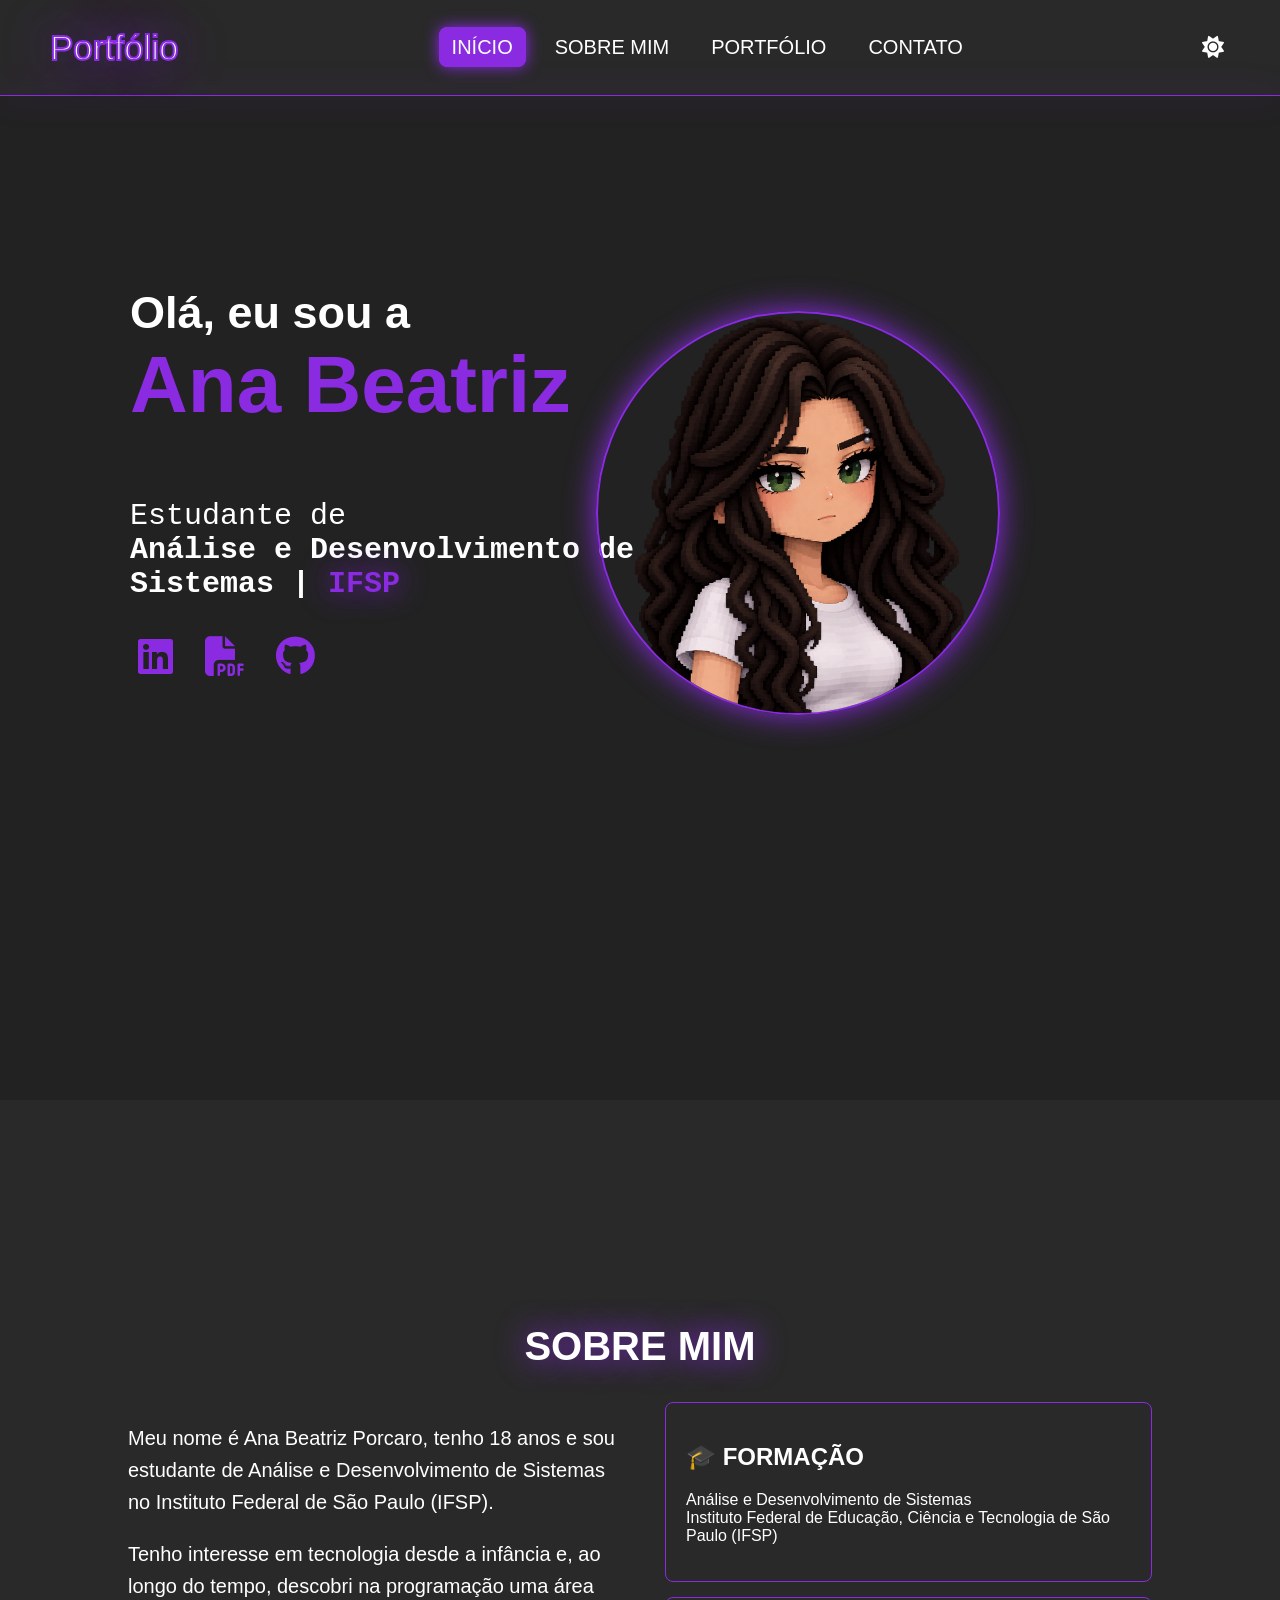
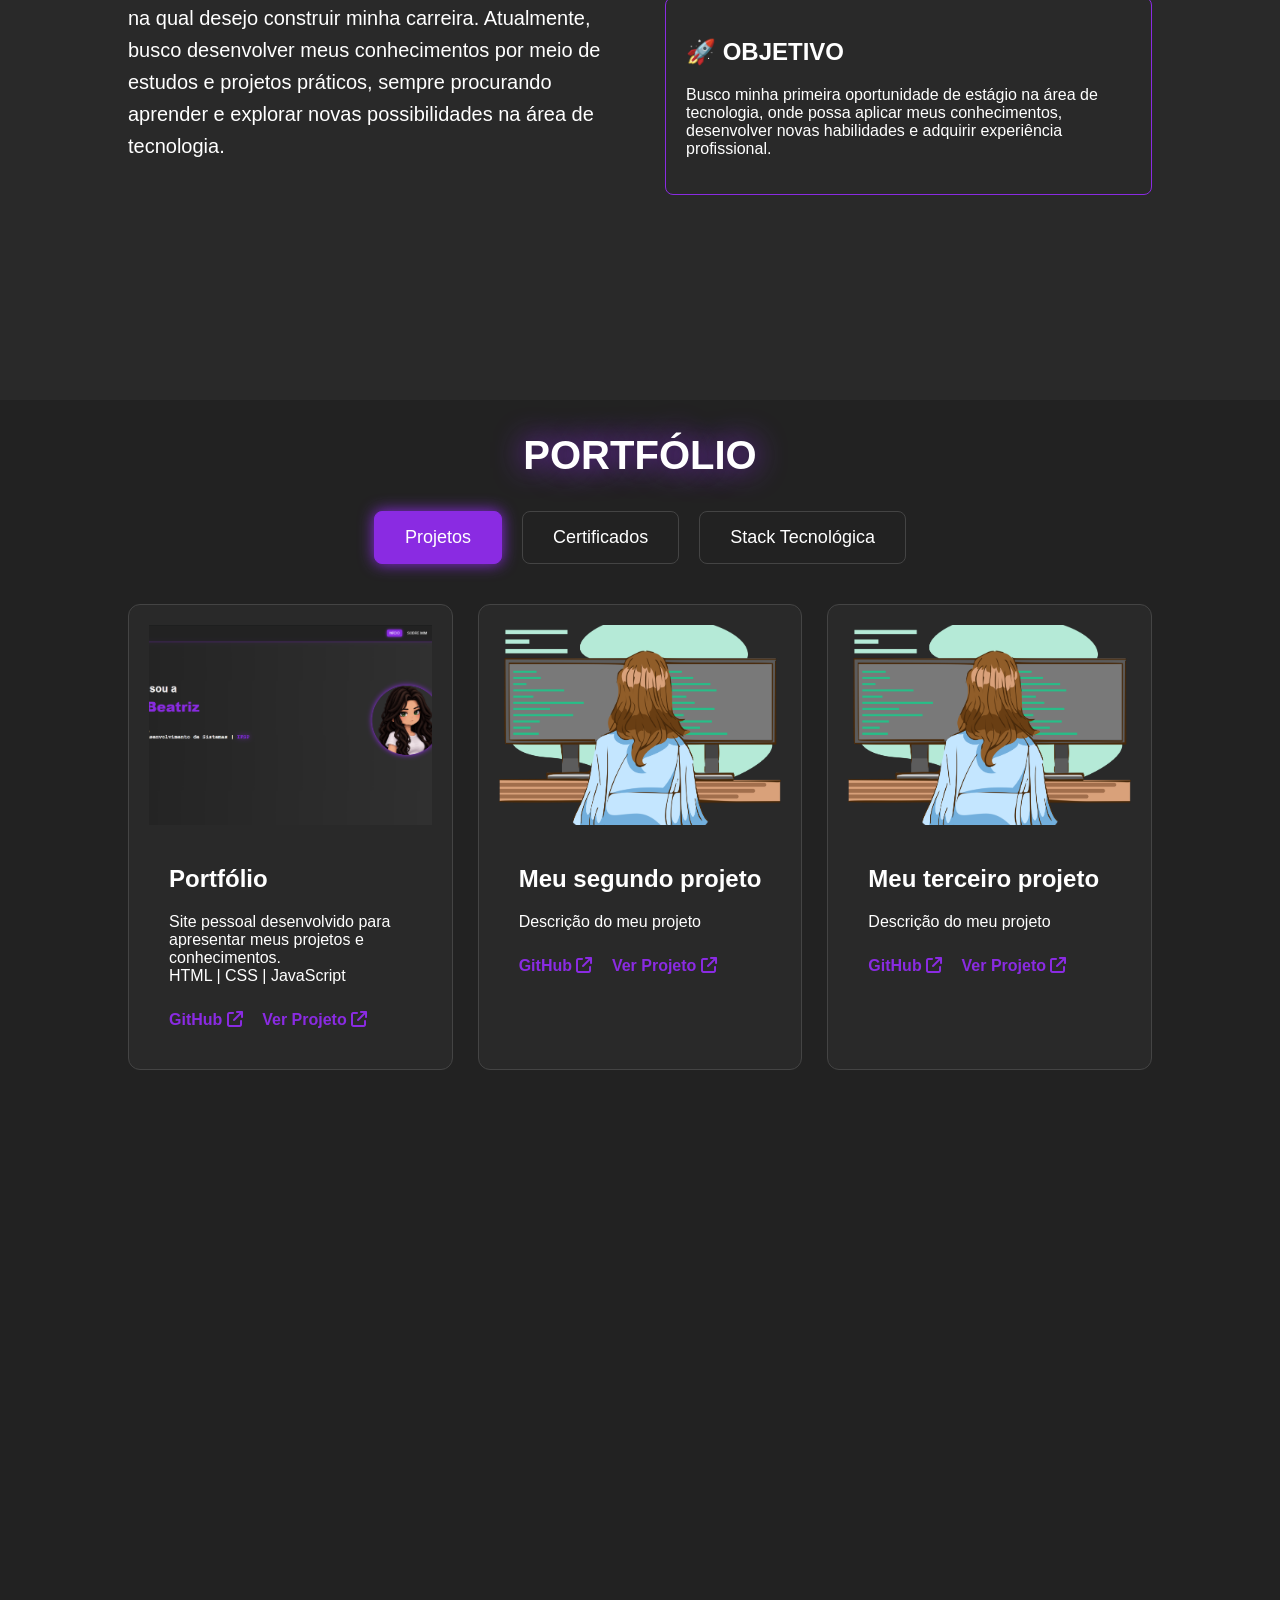
==== commit f48b81e7: "Remoção do WhatsApp" ====
--- a/index.html
+++ b/index.html
@@ -248,11 +248,11 @@
         <p class="contatos_descrição">anabiaporcaro@gmail.com</p>
       </a>
 
-      <a href="https://wa.me/19983630993" target="_blank" title="Whatsapp">
+      <!-- <a href="https://wa.me/19983630993" target="_blank" title="Whatsapp">
         <i class="fa-brands fa-square-whatsapp"></i>
         <p class="contatos_texto"><strong>Whatsapp</strong></p>
         <p class="contatos_descrição">(19) 9833-0993</p>
-      </a>
+      </a> -->
 
       <a href="https://www.linkedin.com/in/ana-beatriz-porcaro-70b1a634b" target="_blank" title="LinkedIN">
         <i class="fa-brands fa-linkedin"></i>
--- a/css/style.css
+++ b/css/style.css
@@ -39,6 +39,8 @@
 #inicio{
     padding: 100px 80px;
     background-color: var(--fundo-1);
+    opacity: 1;
+    transform: none;
 }
 
 /* Título principal */
@@ -326,7 +328,7 @@
 .projeto_card:hover{
     border-color: #8a2be2;
     box-shadow: 0 0 20px #8a2be2;
-    transform: translateY(-8px);
+    transform: translateY(-12px);
 }
 
 .projeto_card img{
@@ -386,7 +388,7 @@
 .tecnologia_card:hover{
     border-color: #8a2be2;
     box-shadow: 0 0 20px #8a2be2;
-    transform: translateY(-8px);
+    transform: translateY(-12px);
 }
 
 .tecnologia_card i{
@@ -443,18 +445,35 @@
 }
 
 .botoes_contatos{
+    width: 100%;
     display: flex;
     justify-content: center;
+    align-items: center;
     gap: 70px;
-    transition: 0.3s ease;
 }
 
 .botoes_contatos i {
     font-size: 40px;
 }
 
-.botoes_contatos i:hover{
-    filter: drop-shadow(0 0 8px #8a2be2);
+.botoes_contatos > a{
+    width: 150px;
+    display: flex;
+    flex-direction: column;
+    align-items: center;
+    justify-content: center;
+    text-align: center;
+    padding: 20px;
+    box-sizing: border-box;
+    transition: 0.3s ease;
+}
+
+.botoes_contatos > a:hover {
+    transform: translateY(-12px) scale(1.12);
+}
+
+.botoes_contatos > a:hover i {
+    filter: drop-shadow(0 0 12px #8a2be2);
 }
 
 
@@ -469,3 +488,746 @@
     scroll-behavior: smooth;
 }
 
+/* ================================================= */
+/* RESPONSIVIDADE - CELULAR */
+/* Não altera o CSS original do desktop */
+/* ================================================= */
+
+@media (max-width: 768px) {
+
+    /* ========================= */
+    /* GERAL */
+    /* ========================= */
+
+    html,
+    body {
+        width: 100%;
+        max-width: 100%;
+        overflow-x: hidden;
+    }
+
+    section {
+        width: 100%;
+        max-width: 100%;
+        box-sizing: border-box;
+    }
+
+
+    /* ========================= */
+    /* NAVBAR */
+    /* ========================= */
+
+    .nav_content {
+        width: 100%;
+        max-width: 100%;
+        padding: 12px 10px;
+        box-sizing: border-box;
+
+        display: flex;
+        align-items: center;
+        justify-content: space-between;
+
+        gap: 5px;
+    }
+
+    .capa {
+        flex-shrink: 0;
+        font-size: 22px;
+    }
+
+    .nav_content ul {
+        flex: 1;
+        min-width: 0;
+
+        display: flex;
+        align-items: center;
+        justify-content: center;
+
+        gap: 2px;
+
+        padding: 0;
+        margin: 0;
+
+        list-style: none;
+    }
+
+    .nav_content li {
+        min-width: 0;
+    }
+
+    .nav_content a {
+        display: block;
+
+        font-size: 11px;
+        padding: 6px 4px;
+
+        white-space: nowrap;
+    }
+
+    #theme-toggle {
+        flex-shrink: 0;
+
+        width: 32px;
+        height: 32px;
+
+        padding: 0;
+
+        display: flex;
+        align-items: center;
+        justify-content: center;
+
+        font-size: 18px;
+    }
+
+
+    /* ========================= */
+    /* INÍCIO */
+    /* ========================= */
+
+    #inicio {
+        width: 100%;
+        max-width: 100%;
+
+        box-sizing: border-box;
+
+        padding: 90px 20px 60px;
+
+        overflow: hidden;
+    }
+
+    .inicio_conteudo {
+        width: 100%;
+        max-width: 100%;
+
+        box-sizing: border-box;
+
+        display: flex;
+        flex-direction: column;
+
+        align-items: center;
+
+        gap: 35px;
+
+        padding-top: 20px;
+    }
+
+    .titulo {
+        width: 100%;
+        max-width: 100%;
+
+        margin: 0;
+        padding: 0;
+
+        box-sizing: border-box;
+
+        align-items: center;
+
+        text-align: center;
+    }
+
+    .titulo h1 {
+        width: 100%;
+        max-width: 100%;
+
+        margin: 0;
+
+        box-sizing: border-box;
+
+        overflow-wrap: break-word;
+
+        line-height: 1;
+    }
+
+    .titulo h1 span {
+        display: inline-block;
+
+        max-width: 100%;
+
+        font-size: clamp(45px, 14vw, 65px);
+
+        overflow-wrap: break-word;
+    }
+
+    .descricao {
+        width: 100%;
+        max-width: 100%;
+
+        box-sizing: border-box;
+
+        text-align: center;
+
+        overflow-wrap: break-word;
+    }
+
+    .botoes {
+        display: flex;
+
+        justify-content: center;
+        align-items: center;
+
+        flex-wrap: wrap;
+
+        gap: 15px;
+    }
+
+    .imagem {
+        position: static !important;
+
+        width: 100%;
+        max-width: 100%;
+
+        margin: 0;
+        padding: 0;
+
+        box-sizing: border-box;
+
+        display: flex;
+
+        justify-content: center;
+        align-items: center;
+    }
+
+    .imagem img {
+        position: static;
+
+        display: block;
+
+        width: min(65vw, 260px);
+        max-width: 100%;
+
+        height: auto;
+
+        margin: 0 auto;
+    }
+
+
+    /* ========================= */
+    /* SOBRE MIM */
+    /* ========================= */
+
+    #sobre {
+        width: 100%;
+        max-width: 100%;
+
+        box-sizing: border-box;
+
+        padding: 90px 20px 60px;
+
+        overflow: hidden;
+    }
+
+    #sobre .aba {
+        width: 100%;
+
+        margin-left: 0;
+        margin-right: 0;
+
+        text-align: center;
+    }
+
+    .sobre_container {
+        width: 100%;
+        max-width: 100%;
+
+        margin: 0;
+        padding: 0;
+
+        box-sizing: border-box;
+
+        display: flex;
+        flex-direction: column;
+
+        gap: 30px;
+    }
+
+    .texto_sobre {
+        width: 100%;
+        max-width: 100%;
+
+        margin: 0;
+        padding: 0;
+
+        box-sizing: border-box;
+
+        font-size: 16px;
+        line-height: 1.6;
+
+        text-align: left;
+
+        overflow-wrap: break-word;
+    }
+
+    .sobre_cards {
+        width: 100%;
+        max-width: 100%;
+
+        margin: 0;
+
+        box-sizing: border-box;
+    }
+
+    .sobre_card {
+        width: 100%;
+        max-width: 100%;
+
+        box-sizing: border-box;
+
+        margin-bottom: 15px;
+
+        overflow-wrap: break-word;
+    }
+
+    .sobre_card h2,
+    .sobre_card p {
+        max-width: 100%;
+
+        overflow-wrap: break-word;
+    }
+
+
+    /* ========================= */
+    /* PORTFÓLIO */
+    /* ========================= */
+
+    #portfolio {
+        width: 100%;
+        max-width: 100%;
+
+        box-sizing: border-box;
+
+        padding-left: 20px;
+        padding-right: 20px;
+
+        overflow: hidden;
+    }
+
+    #portfolio .aba {
+        text-align: center;
+    }
+
+    .portfolio_abas {
+        width: 100%;
+        max-width: 100%;
+
+        display: flex;
+
+        justify-content: center;
+        align-items: center;
+
+        flex-wrap: wrap;
+
+        gap: 10px;
+
+        box-sizing: border-box;
+    }
+
+    .portfolio_abas button {
+        max-width: 100%;
+
+        box-sizing: border-box;
+    }
+
+    .portfolio_conteudo {
+        width: 100%;
+        max-width: 100%;
+
+        margin: 30px auto;
+
+        box-sizing: border-box;
+
+        display: grid;
+
+        grid-template-columns: 1fr;
+
+        gap: 20px;
+    }
+
+    .projeto_card,
+    .tecnologia_card {
+        width: 100%;
+        max-width: 100%;
+
+        box-sizing: border-box;
+
+        overflow: hidden;
+    }
+
+    .projeto_imagem {
+        width: 100%;
+        max-width: 100%;
+
+        overflow: hidden;
+    }
+
+    .projeto_imagem img {
+        width: 100%;
+        max-width: 100%;
+
+        height: auto;
+
+        display: block;
+    }
+
+    .projeto_info {
+        max-width: 100%;
+
+        box-sizing: border-box;
+
+        overflow-wrap: break-word;
+    }
+
+    .projeto_info h2,
+    .projeto_info p {
+        max-width: 100%;
+
+        overflow-wrap: break-word;
+    }
+
+
+    /* ========================= */
+    /* CONTATO */
+    /* ========================= */
+
+    #contatos {
+        width: 100%;
+        max-width: 100%;
+
+        min-height: auto;
+
+        box-sizing: border-box;
+
+        padding: 90px 15px 70px;
+
+        display: flex;
+        flex-direction: column;
+
+        align-items: center;
+
+        justify-content: center;
+
+        overflow: hidden;
+    }
+
+    #contatos .aba {
+        width: 100%;
+        max-width: 100%;
+
+        margin: 0 0 25px;
+
+        text-align: center;
+    }
+
+    .botoes_contatos {
+        width: 100%;
+        max-width: 100%;
+
+        display: flex;
+
+        flex-direction: row;
+
+        justify-content: center;
+        align-items: flex-start;
+
+        flex-wrap: nowrap;
+
+        gap: 8px;
+
+        box-sizing: border-box;
+    }
+
+    .botoes_contatos > a {
+        width: 25%;
+        min-width: 0;
+
+        box-sizing: border-box;
+
+        display: flex;
+        flex-direction: column;
+
+        align-items: center;
+        justify-content: flex-start;
+
+        text-align: center;
+
+        overflow: hidden;
+
+        text-decoration: none;
+    }
+
+    .botoes_contatos i {
+        font-size: 35px;
+
+        margin-bottom: 5px;
+    }
+
+    .botoes_contatos .contatos_texto {
+        width: 100%;
+        max-width: 100%;
+
+        margin: 0 0 3px;
+
+        font-size: 15px;
+        line-height: 1.2;
+
+        text-align: center;
+
+        overflow-wrap: break-word;
+    }
+
+    .botoes_contatos .contatos_descrição {
+        width: 100%;
+        max-width: 100%;
+
+        margin: 0;
+
+        font-size: 11px;
+        line-height: 1.3;
+
+        text-align: center;
+
+        overflow-wrap: anywhere;
+        word-break: break-word;
+    }
+}
+
+
+/* ================================================= */
+/* CELULARES PEQUENOS */
+/* ================================================= */
+
+@media (max-width: 480px) {
+
+    /* NAVBAR */
+
+    .nav_content {
+        padding-left: 8px;
+        padding-right: 8px;
+    }
+
+    .capa {
+        font-size: 20px;
+    }
+
+    .nav_content ul {
+        gap: 0;
+    }
+
+    .nav_content a {
+        font-size: 10px;
+        padding: 6px 3px;
+    }
+
+    #theme-toggle {
+        width: 30px;
+        height: 30px;
+
+        font-size: 16px;
+    }
+
+
+    /* INÍCIO */
+
+    #inicio {
+        padding-left: 15px;
+        padding-right: 15px;
+    }
+
+    .inicio_conteudo {
+        padding-top: 10px;
+    }
+
+    .titulo h1 span {
+        font-size: clamp(42px, 14vw, 60px);
+    }
+
+    .descricao {
+        font-size: 16px;
+    }
+
+    .imagem img {
+        width: min(60vw, 240px);
+    }
+
+
+    /* SOBRE */
+
+    #sobre {
+        padding-left: 15px;
+        padding-right: 15px;
+    }
+
+    .texto_sobre {
+        font-size: 15px;
+    }
+
+
+    /* PORTFÓLIO */
+
+    #portfolio {
+        padding-left: 15px;
+        padding-right: 15px;
+    }
+
+    .portfolio_abas button {
+        font-size: 13px;
+        padding: 8px 10px;
+    }
+
+
+    /* CONTATO */
+
+    #contatos {
+        padding-left: 8px;
+        padding-right: 8px;
+    }
+
+    .botoes_contatos {
+        gap: 3px;
+    }
+
+    .botoes_contatos i {
+        font-size: 30px;
+    }
+
+    .botoes_contatos .contatos_texto {
+        font-size: 12px;
+    }
+
+    .botoes_contatos .contatos_descrição {
+        font-size: 9px;
+    }
+}
+
+/* ================================================= */
+/* ANIMAÇÃO DE ENTRADA - INÍCIO */
+/* ================================================= */
+
+.titulo h1 {
+    animation: aparecerTitulo 1s ease-out forwards;
+}
+
+.descricao {
+    opacity: 0;
+    animation: aparecerDescricao 1s ease-out 0.3s forwards;
+}
+
+.botoes {
+    opacity: 0;
+    animation: aparecerBotoes 1s ease-out 0.6s forwards;
+}
+
+.imagem {
+    opacity: 0;
+    animation: aparecerImagem 1s ease-out 0.4s forwards;
+}
+
+
+/* Título */
+@keyframes aparecerTitulo {
+    from {
+        opacity: 0;
+        transform: translateY(40px);
+    }
+
+    to {
+        opacity: 1;
+        transform: translateY(0);
+    }
+}
+
+
+/* Descrição */
+@keyframes aparecerDescricao {
+    from {
+        opacity: 0;
+        transform: translateY(25px);
+    }
+
+    to {
+        opacity: 1;
+        transform: translateY(0);
+    }
+}
+
+
+/* Botões */
+@keyframes aparecerBotoes {
+    from {
+        opacity: 0;
+        transform: translateY(20px);
+    }
+
+    to {
+        opacity: 1;
+        transform: translateY(0);
+    }
+}
+
+
+/* Foto */
+@keyframes aparecerImagem {
+    from {
+        opacity: 0;
+        transform: translateX(50px);
+    }
+
+    to {
+        opacity: 1;
+        transform: translateX(0);
+    }
+}
+
+/* ================================================= */
+/* ANIMAÇÃO AO TROCAR DE SEÇÃO */
+/* ================================================= */
+
+section.secao-animada {
+    opacity: 0;
+    transform: translateY(60px);
+}
+
+section.secao-animada.secao-visivel {
+    animation: aparecerSecao 0.8s ease-out forwards;
+}
+
+@keyframes aparecerSecao {
+
+    from {
+        opacity: 0;
+        transform: translateY(60px);
+    }
+
+    to {
+        opacity: 1;
+        transform: translateY(0);
+    }
+
+}
+
+/* A seção inicial não participa dessa animação */
+#inicio {
+    opacity: 1;
+    transform: none;
+}
+
+@keyframes aparecerLetra {
+    from {
+        opacity: 0;
+        transform: translateY(40px);
+    }
+
+    to {
+        opacity: 1;
+        transform: translateY(0);
+    }
+}
+
+@media (max-width: 768px) {
+
+    html,
+    body {
+        overflow-x: hidden;
+        overflow-y: auto;
+    }
+
+}
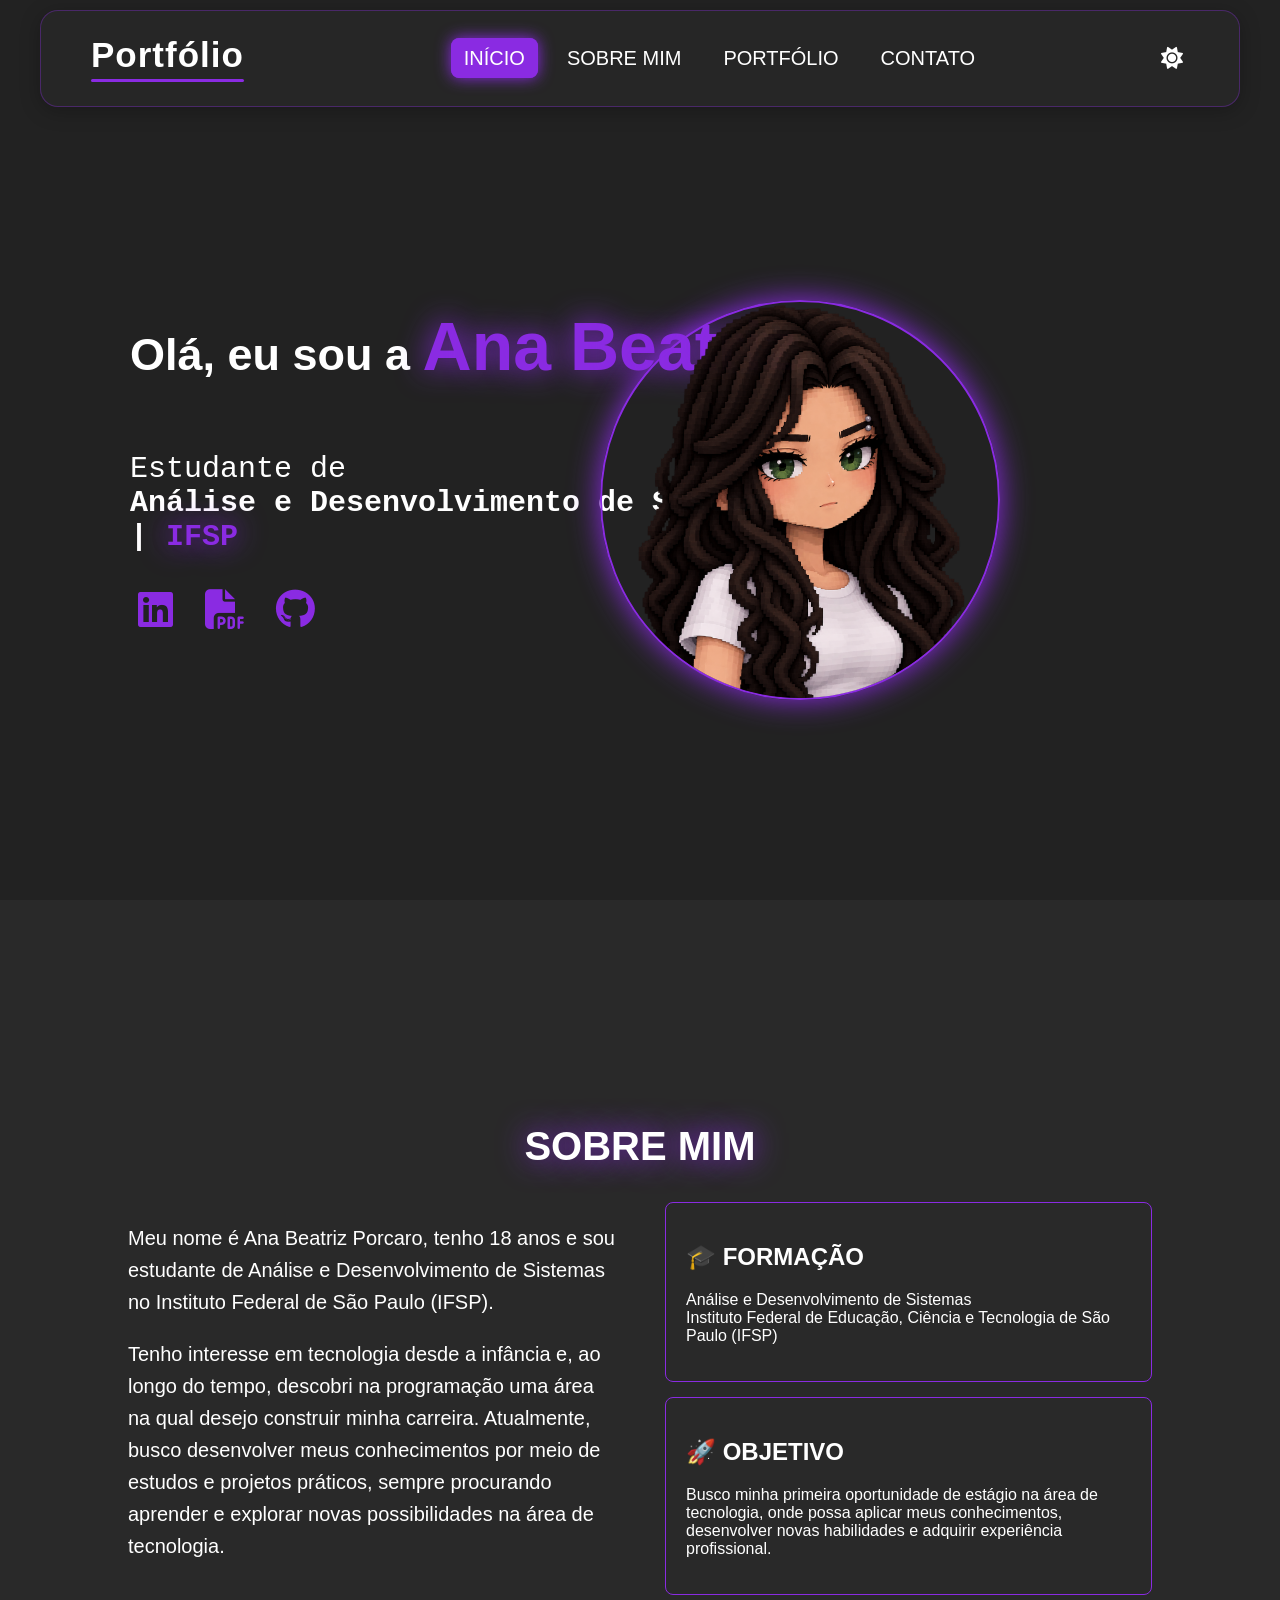
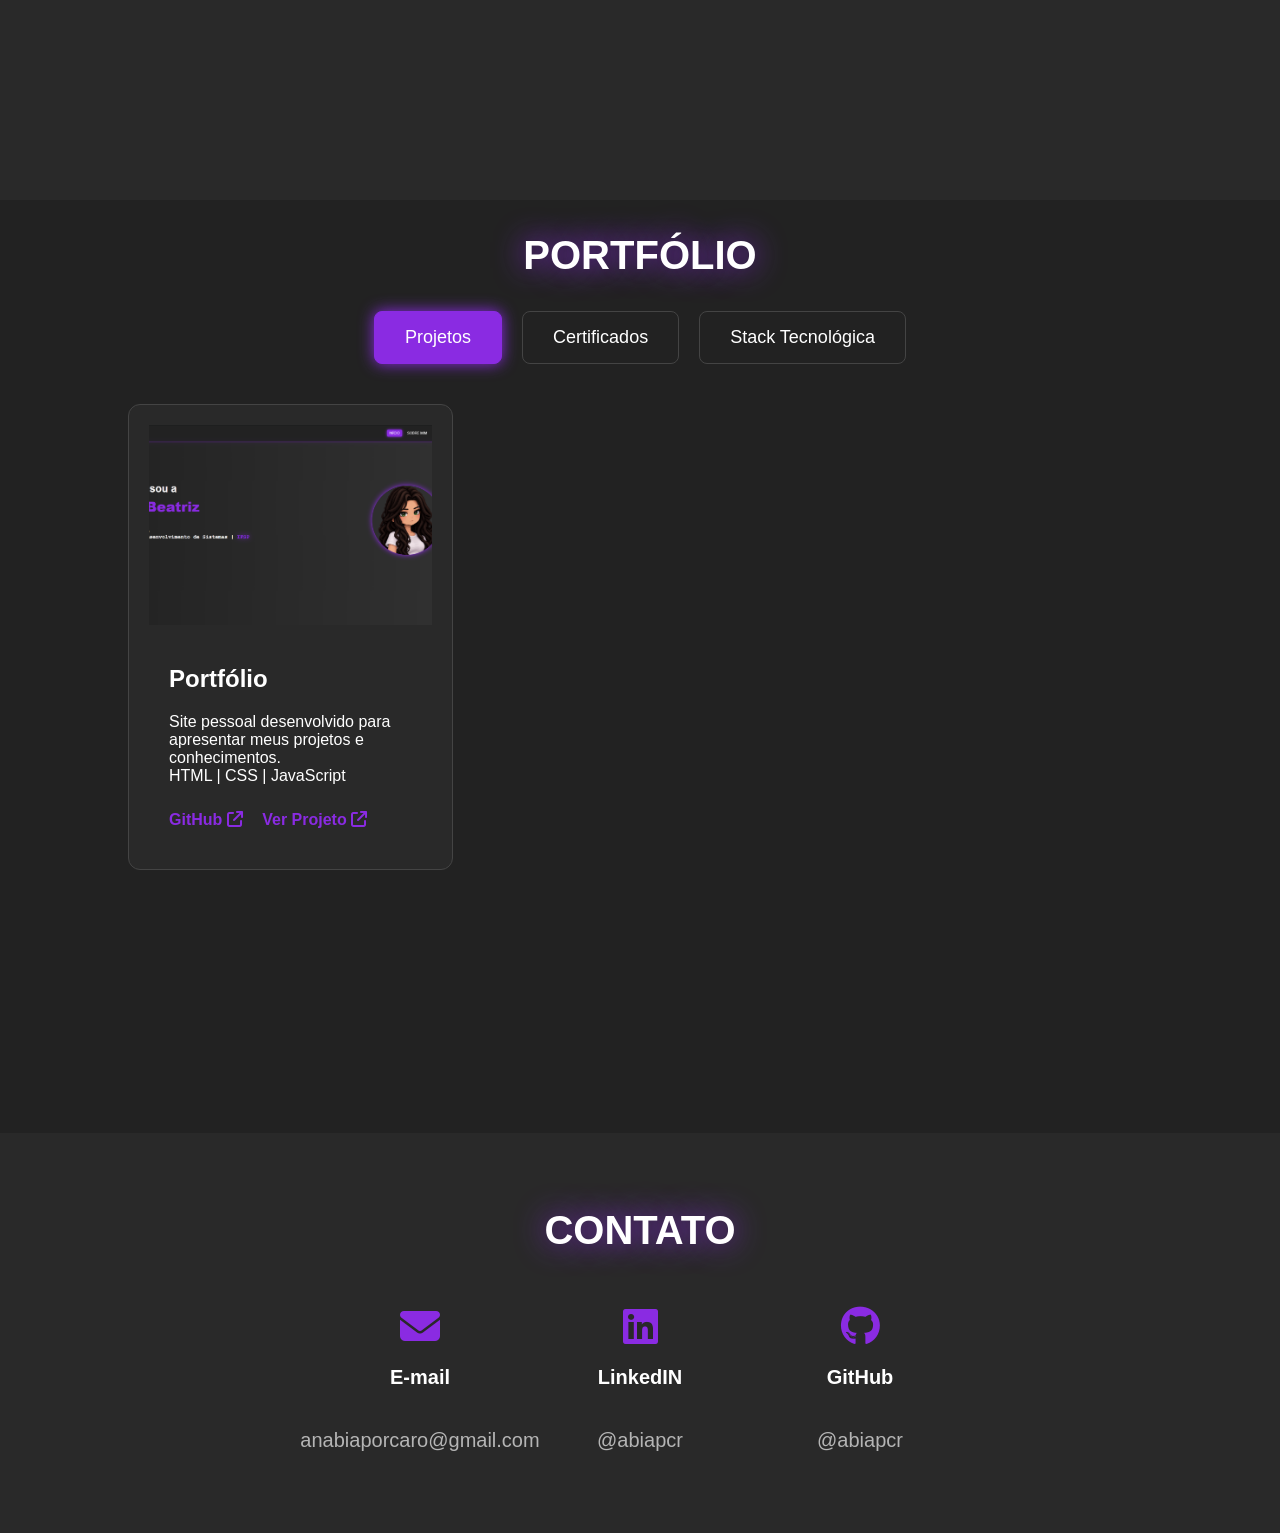
==== commit 2a640bdb: "animação navbar" ====
--- a/index.html
+++ b/index.html
@@ -133,7 +133,7 @@
     </div>
 
 
-    <div class="projeto_card">
+    <!-- <div class="projeto_card">
 
       <div class="projeto_imagem">
         <img src="images/projeto2.png" alt="Imagem do meu projeto">
@@ -178,7 +178,7 @@
           Ver Projeto
           <i class="fa-solid fa-arrow-up-right-from-square"></i>
         </a>
-      </div>
+      </div> -->
 
     </div>
 
--- a/css/style.css
+++ b/css/style.css
@@ -1,1180 +1,1100 @@
 /* MODO ESCURO / MODO CLARO */
 
 :root {
-    --fundo-1: #222;
-    --fundo-2: #292929;
-    --fundo-3: #222;
-    --fundo-4: #292929;
-    --fundo-card: #292929;
-    --borda: #444;
-    --texto: white;
-    --texto-secundario: #b5b5b5;
-    --roxo: #8a2be2;
-    --fundo: #222;
-}
+  --fundo-1: #222;
+  --fundo-2: #292929;
+  --fundo-3: #222;
+  --fundo-4: #292929;
+  --fundo-card: #292929;
+  --borda: #444;
+  --texto: white;
+  --texto-secundario: #b5b5b5;
+  --roxo: #8a2be2;
+  --fundo: #222;
+}
+
+* {
+  box-sizing: border-box;
+}
+
 /* Modo claro */
 
 body.light-mode {
-    --fundo-1: #f5f5f5;
-    --fundo-2: #ffffff;
-    --fundo-3: #f5f5f5;
-    --fundo-4: #ffffff;
-    --fundo-card: #ffffff;
-    --borda: #d0d0d0;
-    --texto: #222;
-    --texto-secundario: #555;
-    --fundo: #f5f5f5;
+  --fundo-1: #f5f5f5;
+  --fundo-2: #ffffff;
+  --fundo-3: #f5f5f5;
+  --fundo-4: #ffffff;
+  --fundo-card: #ffffff;
+  --borda: #d0d0d0;
+  --texto: #222;
+  --texto-secundario: #555;
+  --fundo: #f5f5f5;
 }
 
 /* Corpo */
-
 body {
-    margin: 0;
-    background-color: var(--fundo);
-    font-family: Arial, Helvetica, sans-serif;
-    color: var(--texto);
-    transition: background-color 0.3s ease, color 0.3s ease;
-}
+  margin: 0;
+  width: 100%;
+  min-height: 100vh;
+  background-color: var(--fundo);
+  font-family: Arial, Helvetica, sans-serif;
+  color: var(--texto);
+  transition:
+    background-color 0.3s ease,
+    color 0.3s ease;
+  overflow-x: hidden;
+  overflow-y: auto;
+}
+
 /* Tudo da seção Início */
-#inicio{
-    padding: 100px 80px;
-    background-color: var(--fundo-1);
-    opacity: 1;
-    transform: none;
+#inicio {
+  padding: 100px 80px;
+  background-color: var(--fundo-1);
+  opacity: 1;
+  transform: none;
 }
 
 /* Título principal */
-.titulo{
-    color: var(--texto);
-    display: flex;
-    flex-direction: column;
-    align-items: flex-start;
-    margin-left: 50px;
-    font-size: 30px;
+.titulo {
+  color: var(--texto);
+  display: flex;
+  flex-direction: column;
+  align-items: flex-start;
+  margin-left: 50px;
+  font-size: 30px;
 }
 
 /* Título Ana Beatriz */
 .titulo h1 span {
-    color: #8a2be2;
-    text-shadow: none;
-    font-size: 80px;
+  color: #8a2be2;
+  text-shadow: 0 0 30px #8a2be2;
+  font-size: 68px;
 }
 
 /* Descrição embaixo do Titulo na seção Início */
-.descricao{
-    font-size: 30px;
-    font-family: 'Courier New', monospace;
+.descricao {
+  font-size: 30px;
+  font-family: "Courier New", monospace;
 }
 
 /* IFSP */
 .descricao span {
-    color:#8a2be2;
-    text-shadow: 0 0 30px #8a2be2;
-}
-
+  color: #8a2be2;
+  text-shadow: 0 0 30px #8a2be2;
+}
 
 /* Todo o conteudo da seção Início, ex: Titulo, Imagem... */
-.inicio_conteudo{
+.inicio_conteudo {
+  display: flex;
+  align-items: center;
+  justify-content: space-between;
+  padding-top: 150px;
+}
+
+/* Ícone do Currículo */
+.botao img {
+  width: 30px;
+  height: 30px;
+}
+
+/* O bloco da minha foto de perfil */
+.imagem {
+  position: relative;
+  right: 200px;
+  top: 50px;
+}
+
+/* A imagem da minha foto de perfil */
+.imagem img {
+  width: 400px;
+  height: auto;
+  border-radius: 50%;
+  box-shadow: 0 0 30px #8a2be2;
+  border: 2px solid #8a2be2;
+  border-color: #8a2be2;
+}
+
+.botoes {
+  display: flex;
+  align-items: center;
+  gap: 20px;
+}
+
+.botoes a {
+  width: 50px;
+  height: 50px;
+  display: flex;
+  align-items: center;
+  justify-content: center;
+  text-decoration: none;
+}
+
+.botoes i {
+  font-size: 40px;
+  color: #8a2be2;
+  text-shadow: none;
+  filter: none;
+}
+
+.botoes i:hover {
+  filter: drop-shadow(0 0 15px #8a2be2);
+}
+
+/* "Portfólio" no começo da navegação */
+.capa {
+  color: var(--texto);
+  font-size: 35px;
+  font-weight: bold;
+  letter-spacing: 1px;
+}
+
+.capa::after {
+  content: "";
+  display: block;
+  height: 3px;
+  margin-top: 4px;
+  background: var(--roxo);
+  border-radius: 10px;
+}
+
+/* Navegação Inteira*/
+.nav_content {
+  display: flex;
+  align-items: center;
+  justify-content: space-between;
+  padding: 20px 50px;
+}
+
+.navbar {
+  position: fixed;
+  top: 10px;
+  left: 50%;
+  transform: translateX(-50%);
+  width: calc(100% - 30px);
+  max-width: 1200px;
+  z-index: 99999;
+  background: rgba(41, 41, 41, 0.8);
+  backdrop-filter: blur(8px);
+  -webkit-backdrop-filter: blur(10px);
+  border: 1px solid rgba(138, 43, 226, 0.35);
+  border-radius: 18px;
+  box-shadow: 0 4px 20px rgba(0, 0, 0, 0.25);
+  transition: background-color 0.3s ease;
+}
+
+body.light-mode .navbar {
+  background: rgba(255, 255, 255, 0.85);
+}
+
+body.light-mode .nav_content a,
+body.light-mode .capa,
+body.light-mode #theme-toggle {
+  color: #000;
+}
+
+#theme-toggle {
+  background: none;
+  border: none;
+  color: var(--texto);
+  font-size: 22px;
+  cursor: pointer;
+  transition: 0.3s ease;
+}
+
+#theme-toggle:hover {
+  color: var(--roxo);
+  transform: scale(1.1);
+}
+
+/* Navegação Links */
+.nav_content ul {
+  display: flex;
+  list-style: none;
+  align-items: center;
+  gap: 1rem;
+}
+
+/* Links */
+.nav_content a {
+  position: relative;
+  color: var(--texto);
+  padding: 8px 12px;
+  border: 1px solid transparent;
+  border-radius: 8px;
+  font-size: 20px;
+  text-decoration: none;
+  transition: 0.3s ease;
+}
+
+/* Mouse em cima */
+.nav_content a:hover {
+  border-color: #8a2be2;
+  box-shadow: 0 0 15px #8a2be2;
+  position: relative;
+  top: -3px;
+}
+
+/* Opção selecionada */
+.nav_content a.active {
+  background-color: #8a2be2;
+  border-color: #8a2be2;
+  box-shadow: 0 0 15px #8a2be2;
+}
+
+/* Barra horizontal embaixo da navegação */
+hr {
+  width: 100%;
+  height: 1px;
+  margin: 0;
+  border: none;
+  background-color: #8a2be2;
+  box-shadow: 0 0 30px #8a2be2;
+  display: none;
+}
+
+/* Cada seção da página, ex: sobre mim/portfolio/contato... */
+.aba {
+  color: var(--texto);
+  text-shadow: 0 0 30px #8a2be2;
+  text-align: center;
+  font-size: 40px;
+}
+
+/* Tudo da seção Sobre mim */
+#sobre {
+  background-color: var(--fundo-2);
+  display: flex;
+  flex-direction: column;
+  align-items: center;
+  justify-content: center;
+}
+
+/* Texto da seção Sobre mim */
+.texto_sobre {
+  color: var(--texto);
+  font-size: 20px;
+  line-height: 1.6;
+  width: 50%;
+}
+
+.sobre_container {
+  display: flex;
+  gap: 50px;
+  width: 80%;
+}
+
+/* Grupo 3 cards */
+.sobre_cards {
+  width: 50%;
+}
+
+/* Cada card */
+.sobre_card {
+  color: var(--texto);
+  background-color: var(--fundo-card);
+  border: 1px solid #8a2be2;
+  border-radius: 8px;
+  padding: 20px;
+  margin-bottom: 15px;
+  transition: 0.3s ease;
+}
+
+.sobre_card:hover {
+  border-color: #8a2be2;
+  box-shadow: 0 0 30px #8a2be2;
+}
+
+#portfolio {
+  background-color: var(--fundo-3);
+}
+
+.portfolio_conteudo {
+  width: 80%;
+  margin: 40px auto;
+  display: grid;
+  grid-template-columns: repeat(3, 1fr);
+  gap: 25px;
+}
+
+.portfolio_abas {
+  display: flex;
+  justify-content: center;
+  gap: 20px;
+}
+
+.portfolio_abas button {
+  background-color: transparent;
+  color: var(--texto);
+  border: 1px solid var(--borda);
+  border-radius: 8px;
+  padding: 15px 30px;
+  font-size: 18px;
+  cursor: pointer;
+}
+
+.portfolio_abas button.ativo {
+  background-color: #8a2be2;
+  border-color: #8a2be2;
+  box-shadow: 0 0 15px #8a2be2;
+}
+
+.portfolio_abas button:hover {
+  border-color: #8a2be2;
+  box-shadow: 0 0 15px #8a2be2;
+}
+
+.projeto_card {
+  background-color: var(--fundo-card);
+  border: 1px solid var(--borda);
+  border-radius: 12px;
+  padding: 20px;
+  color: var(--texto);
+  overflow: hidden;
+  transition: 0.3s ease;
+}
+
+.projeto_card:hover {
+  border-color: #8a2be2;
+  box-shadow: 0 0 20px #8a2be2;
+  transform: translateY(-12px);
+}
+
+.projeto_card img {
+  width: 100%;
+  height: 200px;
+  object-fit: cover;
+  transition: 0.4s ease;
+}
+
+/* Espaço onde a imagem fica */
+.projeto_imagem {
+  width: 100%;
+  height: 200px;
+  overflow: hidden;
+}
+
+.projeto_imagem img {
+  width: 100%;
+  height: 100%;
+  object-fit: cover;
+  transition: 0.4s ease;
+}
+
+.projeto_card:hover .projeto_imagem img {
+  transform: scale(1.05);
+}
+
+/* Informações textuais do projeto */
+.projeto_info {
+  padding: 20px;
+}
+
+.projeto_info a {
+  display: inline-block;
+  margin-top: 10px;
+  margin-right: 15px;
+  color: #8a2be2;
+  text-decoration: none;
+  font-weight: bold;
+  transition: 0.3s ease;
+}
+
+.projeto_info a:hover {
+  text-shadow: 0 0 10px #8a2be2;
+}
+
+.tecnologia_card {
+  background-color: var(--fundo-card);
+  border: 1px solid var(--borda);
+  border-radius: 12px;
+  padding: 30px;
+  color: var(--texto);
+  text-align: center;
+  transition: 0.3s ease;
+}
+
+.tecnologia_card:hover {
+  border-color: #8a2be2;
+  box-shadow: 0 0 20px #8a2be2;
+  transform: translateY(-12px);
+}
+
+.tecnologia_card i {
+  font-size: 60px;
+  color: #8a2be2;
+}
+
+.tecnologia_card h2 {
+  margin-top: 15px;
+}
+
+#conteudo_certificados a {
+  color: #8a2be2;
+  text-decoration: none;
+  font-weight: bold;
+}
+
+#conteudo_certificados a:hover {
+  text-shadow: 0 0 10px #8a2be2;
+}
+
+#conteudo_certificados,
+#conteudo_stack {
+  display: none;
+}
+
+/* Tudo da seção Contato */
+#contatos {
+  background-color: var(--fundo-4);
+  display: flex;
+  flex-direction: column;
+  align-items: center;
+  justify-content: center;
+  min-height: 400px;
+}
+
+/* Links da seção Contato */
+#contatos a {
+  text-decoration: none;
+  color: #8a2be2;
+}
+
+.contatos_descrição {
+  color: var(--texto-secundario);
+  font-size: 20px;
+  align-items: center;
+}
+
+.contatos_texto {
+  color: var(--texto);
+  font-size: 20px;
+}
+
+.botoes_contatos {
+  width: 100%;
+  display: flex;
+  justify-content: center;
+  align-items: center;
+  gap: 70px;
+}
+
+.botoes_contatos i {
+  font-size: 40px;
+}
+
+.botoes_contatos > a {
+  width: 150px;
+  display: flex;
+  flex-direction: column;
+  align-items: center;
+  justify-content: center;
+  text-align: center;
+  padding: 20px;
+  box-sizing: border-box;
+  transition: 0.3s ease;
+}
+
+.botoes_contatos > a:hover {
+  transform: translateY(-12px) scale(1.12);
+}
+
+.botoes_contatos > a:hover i {
+  filter: drop-shadow(0 0 12px #8a2be2);
+}
+
+/* Todas as seções do site */
+section {
+  min-height: 100vh;
+  scroll-margin-top: 100px;
+}
+
+/* O arquivo HTML inteiro */
+html {
+  scroll-behavior: smooth;
+  width: 100%;
+  min-height: 100%;
+  overflow-x: hidden;
+  overflow-y: auto;
+}
+
+/* ================================================= */
+/* RESPONSIVIDADE - CELULAR */
+/* Não altera o CSS original do desktop */
+/* ================================================= */
+
+@media (max-width: 768px) {
+  /* ========================= */
+  /* GERAL */
+  /* ========================= */
+
+  section {
+    width: 100%;
+    max-width: 100%;
+    box-sizing: border-box;
+  }
+
+  /* ========================= */
+  /* NAVBAR */
+  /* ========================= */
+
+  .navbar {
+    position: fixed;
+    top: 10px;
+    left: 50%;
+    transform: translateX(-50%);
+    width: calc(100% - 30px);
+    max-width: 1200px;
+    z-index: 99999;
+    background: rgba(41, 41, 41, 0.88);
+    backdrop-filter: blur(10px);
+    -webkit-backdrop-filter: blur(10px);
+    border: 1px solid rgba(138, 43, 226, 0.35);
+    border-radius: 18px;
+    box-shadow: 0 4px 20px rgba(0, 0, 0, 0.25);
+    transition: background-color 0.3s ease;
+  }
+
+  .nav_content {
+    width: 100%;
+    max-width: 100%;
+    padding: 12px 10px;
+    box-sizing: border-box;
     display: flex;
     align-items: center;
     justify-content: space-between;
-    padding-top: 150px;
-}
-
-
-/* Ícone do Currículo */
-.botao img {
-    width: 30px;
-    height: 30px;
-}
-
-/* O bloco da minha foto de perfil */
-.imagem{
-    position: relative;
-    right: 200px;
-    top: 50px;
-}
-
-/* A imagem da minha foto de perfil */
-.imagem img{
-    width: 400px;
-    height: auto;
-    border-radius: 50%;
-    box-shadow: 0 0 30px #8a2be2;
-    border: 2px solid #8a2be2;
-    border-color: #8a2be2;
-}
-
-
-.botoes {
-    display: flex;
-    align-items: center;
-    gap: 20px;
-}
-
-.botoes a {
-    width: 50px;
-    height: 50px;
+    gap: 5px;
+  }
+
+  .capa {
+    flex-shrink: 0;
+    font-size: 22px;
+  }
+
+  .nav_content ul {
+  flex: 1;
+  min-width: 0;
+
+  display: flex;
+  align-items: center;
+  justify-content: center;
+
+  gap: 12px;
+
+  padding: 0;
+  margin: 0;
+
+  list-style: none;
+}
+
+.nav_content li {
+  flex-shrink: 0;
+}
+
+.nav_content a {
+  display: block;
+
+  font-size: 11px;
+  padding: 7px 8px;
+
+  white-space: nowrap;
+}
+
+  #theme-toggle {
+    flex-shrink: 0;
+    width: 32px;
+    height: 32px;
+    padding: 0;
     display: flex;
     align-items: center;
     justify-content: center;
-    text-decoration: none;
-}
-
-.botoes i {
-    font-size: 40px;
-    color: #8a2be2;
-    text-shadow: none;
-    filter: none;
-}
-
-.botoes i:hover {
-    filter: drop-shadow(0 0 15px #8a2be2);
-}
-
-
-/* Portfólio no começo da navegação */
-.capa {
-    color: var(--texto);
-    font-size: 35px;
-    text-shadow: 0 0 50px var(--roxo);
-    -webkit-text-stroke: 2px var(--roxo);
-}
-
-/* Navegação Inteira*/
-.nav_content {
+    font-size: 18px;
+  }
+
+  /* ========================= */
+  /* INÍCIO */
+  /* ========================= */
+
+  #inicio {
+    width: 100%;
+    max-width: 100%;
+    box-sizing: border-box;
+    padding: 90px 20px 60px;
+  }
+
+  .inicio_conteudo {
+    width: 100%;
+    max-width: 100%;
+    box-sizing: border-box;
     display: flex;
+    flex-direction: column;
     align-items: center;
-    justify-content: space-between;
-    padding: 20px 50px;
-}
-
-.navbar {
-    position: fixed;
-    top: 0;
-    left: 0;
-    width: 100%;
-    z-index: 99999;
-    background-color: var(--fundo-2);
-    transition: top 0.3s ease, background-color 0.3s ease;
-}
-
-#theme-toggle {
-    background: none;
-    border: none;
-    color: var(--texto);
-    font-size: 22px;
-    cursor: pointer;
-    transition: 0.3s ease;
-}
-
-#theme-toggle:hover{
-    color: var(--roxo);
-    transform: scale(1.1);
-}
-
-/* Navegação Links */
-.nav_content ul{
+    gap: 35px;
+    padding-top: 20px;
+  }
+
+  .titulo {
+    width: 100%;
+    max-width: 100%;
+
+    margin: 0;
+    padding: 0;
+
+    box-sizing: border-box;
+
+    align-items: center;
+
+    text-align: center;
+  }
+
+  .titulo h1 {
+    width: 100%;
+    max-width: 100%;
+
+    margin: 0;
+
+    box-sizing: border-box;
+
+    overflow-wrap: break-word;
+
+    line-height: 1;
+  }
+
+  .titulo h1 span {
+    display: inline-block;
+
+    max-width: 100%;
+
+    font-size: clamp(45px, 14vw, 65px);
+
+    overflow-wrap: break-word;
+  }
+
+  .descricao {
+    width: 100%;
+    max-width: 100%;
+
+    box-sizing: border-box;
+
+    text-align: center;
+
+    overflow-wrap: break-word;
+  }
+
+  .botoes {
     display: flex;
-    list-style: none;
+
+    justify-content: center;
     align-items: center;
-    gap: 1rem;
-}
-
-/* Links */
-.nav_content a{
-    color: var(--texto);
-    padding: 8px 12px;
-    border: 1px solid transparent;
-    border-radius: 8px;
-    font-size: 20px;
-    text-decoration: none;
-    transition: 0.3s ease;
-}
-
-
-/* Mouse em cima */
-.nav_content a:hover {
-    border-color: #8a2be2;
-    box-shadow: 0 0 15px #8a2be2;
-}
-
-/* Opção selecionada */
-.nav_content a.active {
-    background-color: #8a2be2;
-    border-color: #8a2be2;
-    box-shadow: 0 0 15px #8a2be2;
-}
-
-/* Barra horizontal embaixo da navegação */
-hr {
-    width: 100%;
-    height: 1px;
+
+    flex-wrap: wrap;
+
+    gap: 15px;
+  }
+
+  .imagem {
+    position: static !important;
+
+    width: 100%;
+    max-width: 100%;
+
     margin: 0;
-    border: none;
-    background-color: #8a2be2;
-    box-shadow: 0 0 30px #8a2be2;
-}
-
-
-
-/* Cada seção da página, ex: sobre mim/portfolio/contato... */
-.aba {
-    color: var(--texto);
-    text-shadow: 0 0 30px #8a2be2;
+    padding: 0;
+
+    box-sizing: border-box;
+
+    display: flex;
+
+    justify-content: center;
+    align-items: center;
+  }
+
+  .imagem img {
+    position: static;
+
+    display: block;
+
+    width: min(65vw, 260px);
+    max-width: 100%;
+
+    height: auto;
+
+    margin: 0 auto;
+  }
+
+  /* ========================= */
+  /* SOBRE MIM */
+  /* ========================= */
+
+  #sobre {
+    width: 100%;
+    max-width: 100%;
+    box-sizing: border-box;
+    padding: 90px 20px 60px;
+  }
+
+  #sobre .aba {
+    width: 100%;
+
+    margin-left: 0;
+    margin-right: 0;
+
     text-align: center;
-    font-size: 40px;
-
-}
-
-
-
-/* Tudo da seção Sobre mim */
-#sobre {
-    background-color: var(--fundo-2);
+  }
+
+  .sobre_container {
+    width: 100%;
+    max-width: 100%;
+
+    margin: 0;
+    padding: 0;
+
+    box-sizing: border-box;
+
+    display: flex;
+    flex-direction: column;
+
+    gap: 30px;
+  }
+
+  .texto_sobre {
+    width: 100%;
+    max-width: 100%;
+
+    margin: 0;
+    padding: 0;
+
+    box-sizing: border-box;
+
+    font-size: 16px;
+    line-height: 1.6;
+
+    text-align: left;
+
+    overflow-wrap: break-word;
+  }
+
+  .sobre_cards {
+    width: 100%;
+    max-width: 100%;
+
+    margin: 0;
+
+    box-sizing: border-box;
+  }
+
+  .sobre_card {
+    width: 100%;
+    max-width: 100%;
+
+    box-sizing: border-box;
+
+    margin-bottom: 15px;
+
+    overflow-wrap: break-word;
+  }
+
+  .sobre_card h2,
+  .sobre_card p {
+    max-width: 100%;
+
+    overflow-wrap: break-word;
+  }
+
+  /* ========================= */
+  /* PORTFÓLIO */
+  /* ========================= */
+
+  #portfolio {
+    width: 100%;
+    max-width: 100%;
+    box-sizing: border-box;
+    padding-left: 20px;
+    padding-right: 20px;
+  }
+
+  #portfolio .aba {
+    text-align: center;
+  }
+
+  .portfolio_abas {
+    width: 100%;
+    max-width: 100%;
+
+    display: flex;
+
+    justify-content: center;
+    align-items: center;
+
+    flex-wrap: wrap;
+
+    gap: 10px;
+
+    box-sizing: border-box;
+  }
+
+  .portfolio_abas button {
+    max-width: 100%;
+
+    box-sizing: border-box;
+  }
+
+  .portfolio_conteudo {
+    width: 100%;
+    max-width: 100%;
+
+    margin: 30px auto;
+
+    box-sizing: border-box;
+
+    display: grid;
+
+    grid-template-columns: 1fr;
+
+    gap: 20px;
+  }
+
+  .projeto_card,
+  .tecnologia_card {
+    width: 100%;
+    max-width: 100%;
+
+    box-sizing: border-box;
+
+    overflow: hidden;
+  }
+
+  .projeto_imagem {
+    width: 100%;
+    max-width: 100%;
+
+    overflow: hidden;
+  }
+
+  .projeto_imagem img {
+    width: 100%;
+    max-width: 100%;
+
+    height: auto;
+
+    display: block;
+  }
+
+  .projeto_info {
+    max-width: 100%;
+
+    box-sizing: border-box;
+
+    overflow-wrap: break-word;
+  }
+
+  .projeto_info h2,
+  .projeto_info p {
+    max-width: 100%;
+
+    overflow-wrap: break-word;
+  }
+
+  /* ========================= */
+  /* CONTATO */
+  /* ========================= */
+
+  #contatos {
+    width: 100%;
+    max-width: 100%;
+    min-height: auto;
+    box-sizing: border-box;
+    padding: 90px 15px 70px;
     display: flex;
     flex-direction: column;
     align-items: center;
     justify-content: center;
-}
-
-/* Texto da seção Sobre mim */
-.texto_sobre{
-    color: var(--texto);
-    font-size: 20px;
-    line-height: 1.6;
-    width: 50%;
-}
-
-.sobre_container{
+  }
+
+  #contatos .aba {
+    width: 100%;
+    max-width: 100%;
+
+    margin: 0 0 25px;
+
+    text-align: center;
+  }
+
+  .botoes_contatos {
+    width: 100%;
+    max-width: 100%;
+
     display: flex;
-    gap: 50px;
-    width: 80%;
-}
-
-/* Grupo 3 cards */
-.sobre_cards{
-    width: 50%;
-}
-
-/* Cada card */
-.sobre_card{
-    color: var(--texto);
-    background-color: var(--fundo-card);
-    border: 1px solid #8a2be2;
-    border-radius: 8px;
-    padding: 20px;
-    margin-bottom: 15px;
-    transition: 0.3s ease;
-}
-
-.sobre_card:hover{
-    border-color: #8a2be2;
-    box-shadow: 0 0 30px #8a2be2;
-}
-
-
-
-#portfolio {
-    background-color: var(--fundo-3);
-}
-
-.portfolio_conteudo{
-    width: 80%;
-    margin: 40px auto;
-    display: grid;
-    grid-template-columns: repeat(3, 1fr);
-    gap: 25px;
-}
-
-.portfolio_abas{
-    display: flex;
+
+    flex-direction: row;
+
     justify-content: center;
-    gap: 20px;
-}
-
-.portfolio_abas button{
-    background-color: transparent;
-    color: var(--texto);
-    border: 1px solid var(--borda);
-    border-radius: 8px;
-    padding: 15px 30px;
-    font-size: 18px;
-    cursor: pointer;
-}
-
-.portfolio_abas button.ativo{
-    background-color: #8a2be2;
-    border-color: #8a2be2;
-    box-shadow: 0 0 15px #8a2be2;
-}
-
-.portfolio_abas button:hover{
-    border-color: #8a2be2;
-    box-shadow: 0 0 15px #8a2be2;
-}
-
-
-.projeto_card{
-    background-color: var(--fundo-card);
-    border: 1px solid var(--borda);
-    border-radius: 12px;
-    padding: 20px;
-    color: var(--texto);
-    overflow: hidden;
-    transition: 0.3s ease;
-}
-
-.projeto_card:hover{
-    border-color: #8a2be2;
-    box-shadow: 0 0 20px #8a2be2;
-    transform: translateY(-12px);
-}
-
-.projeto_card img{
-    width: 100%;
-    height: 200px;
-    object-fit: cover;
-    transition: 0.4s ease;
-}
-
-/* Espaço onde a imagem fica */
-.projeto_imagem{
-    width: 100%;
-    height: 200px;
-    overflow: hidden;
-}
-
-.projeto_imagem img{
-    width: 100%;
-    height: 100%;
-    object-fit: cover;
-    transition: 0.4s ease;
-}
-
-.projeto_card:hover .projeto_imagem img{
-    transform: scale(1.05);
-}
-
-/* Informações textuais do projeto */
-.projeto_info{
-    padding: 20px;
-}
-
-.projeto_info a{
-    display: inline-block;
-    margin-top: 10px;
-    margin-right: 15px;
-    color: #8a2be2;
-    text-decoration: none;
-    font-weight: bold;
-    transition: 0.3s ease;
-}
-
-.projeto_info a:hover{
-    text-shadow: 0 0 10px #8a2be2;
-}
-
-.tecnologia_card{
-    background-color: var(--fundo-card);
-    border: 1px solid var(--borda);
-    border-radius: 12px;
-    padding: 30px;
-    color: var(--texto);
-    text-align: center;
-    transition: 0.3s ease;
-}
-
-.tecnologia_card:hover{
-    border-color: #8a2be2;
-    box-shadow: 0 0 20px #8a2be2;
-    transform: translateY(-12px);
-}
-
-.tecnologia_card i{
-    font-size: 60px;
-    color: #8a2be2;
-}
-
-.tecnologia_card h2{
-    margin-top: 15px;
-}
-
-#conteudo_certificados a{
-    color: #8a2be2;
-    text-decoration: none;
-    font-weight: bold;
-}
-
-#conteudo_certificados a:hover{
-    text-shadow: 0 0 10px #8a2be2;
-}
-
-#conteudo_certificados,
-#conteudo_stack{
-    display: none;
-}
-
-
-
-/* Tudo da seção Contato */
-#contatos {
-    background-color: var(--fundo-4);
+    align-items: flex-start;
+
+    flex-wrap: nowrap;
+
+    gap: 8px;
+
+    box-sizing: border-box;
+  }
+
+  .botoes_contatos > a {
+    width: 25%;
+    min-width: 0;
+
+    box-sizing: border-box;
+
     display: flex;
     flex-direction: column;
+
     align-items: center;
-    justify-content: center;
-    min-height: 400px;
-}
-
-/* Links da seção Contato */
-#contatos a{
+    justify-content: flex-start;
+
+    text-align: center;
+
+    overflow: hidden;
+
     text-decoration: none;
-    color: #8a2be2;
-}
-
-.contatos_descrição {
-    color: var(--texto-secundario);
-    font-size: 20px;
-    align-items: center;
-}
-
-.contatos_texto{
-    color: var(--texto);
-    font-size: 20px
-}
-
-.botoes_contatos{
-    width: 100%;
-    display: flex;
-    justify-content: center;
-    align-items: center;
-    gap: 70px;
-}
-
-.botoes_contatos i {
-    font-size: 40px;
-}
-
-.botoes_contatos > a{
-    width: 150px;
-    display: flex;
-    flex-direction: column;
-    align-items: center;
-    justify-content: center;
+  }
+
+  .botoes_contatos i {
+    font-size: 35px;
+
+    margin-bottom: 5px;
+  }
+
+  .botoes_contatos .contatos_texto {
+    width: 100%;
+    max-width: 100%;
+
+    margin: 0 0 3px;
+
+    font-size: 15px;
+    line-height: 1.2;
+
     text-align: center;
-    padding: 20px;
-    box-sizing: border-box;
-    transition: 0.3s ease;
-}
-
-.botoes_contatos > a:hover {
-    transform: translateY(-12px) scale(1.12);
-}
-
-.botoes_contatos > a:hover i {
-    filter: drop-shadow(0 0 12px #8a2be2);
-}
-
-
-/* Todas as seções do site */
-section {
-    min-height: 100vh;
-    scroll-margin-top: 100px;
-}
-
-/* O arquivo HTML inteiro */
-html{
-    scroll-behavior: smooth;
+
+    overflow-wrap: break-word;
+  }
+
+  .botoes_contatos .contatos_descrição {
+    width: 100%;
+    max-width: 100%;
+
+    margin: 0;
+
+    font-size: 11px;
+    line-height: 1.3;
+
+    text-align: center;
+
+    overflow-wrap: anywhere;
+    word-break: break-word;
+  }
 }
 
 /* ================================================= */
-/* RESPONSIVIDADE - CELULAR */
-/* Não altera o CSS original do desktop */
+/* CELULAR PEQUENO */
 /* ================================================= */
 
-@media (max-width: 768px) {
-
-    /* ========================= */
-    /* GERAL */
-    /* ========================= */
-
-    html,
-    body {
-        width: 100%;
-        max-width: 100%;
-        overflow-x: hidden;
-    }
-
-    section {
-        width: 100%;
-        max-width: 100%;
-        box-sizing: border-box;
-    }
-
-
-    /* ========================= */
-    /* NAVBAR */
-    /* ========================= */
-
-    .nav_content {
-        width: 100%;
-        max-width: 100%;
-        padding: 12px 10px;
-        box-sizing: border-box;
-
-        display: flex;
-        align-items: center;
-        justify-content: space-between;
-
-        gap: 5px;
-    }
-
-    .capa {
-        flex-shrink: 0;
-        font-size: 22px;
-    }
-
-    .nav_content ul {
-        flex: 1;
-        min-width: 0;
-
-        display: flex;
-        align-items: center;
-        justify-content: center;
-
-        gap: 2px;
-
-        padding: 0;
-        margin: 0;
-
-        list-style: none;
-    }
-
-    .nav_content li {
-        min-width: 0;
-    }
-
-    .nav_content a {
-        display: block;
-
-        font-size: 11px;
-        padding: 6px 4px;
-
-        white-space: nowrap;
-    }
-
-    #theme-toggle {
-        flex-shrink: 0;
-
-        width: 32px;
-        height: 32px;
-
-        padding: 0;
-
-        display: flex;
-        align-items: center;
-        justify-content: center;
-
-        font-size: 18px;
-    }
-
-
-    /* ========================= */
-    /* INÍCIO */
-    /* ========================= */
-
-    #inicio {
-        width: 100%;
-        max-width: 100%;
-
-        box-sizing: border-box;
-
-        padding: 90px 20px 60px;
-
-        overflow: hidden;
-    }
-
-    .inicio_conteudo {
-        width: 100%;
-        max-width: 100%;
-
-        box-sizing: border-box;
-
-        display: flex;
-        flex-direction: column;
-
-        align-items: center;
-
-        gap: 35px;
-
-        padding-top: 20px;
-    }
-
-    .titulo {
-        width: 100%;
-        max-width: 100%;
-
-        margin: 0;
-        padding: 0;
-
-        box-sizing: border-box;
-
-        align-items: center;
-
-        text-align: center;
-    }
-
-    .titulo h1 {
-        width: 100%;
-        max-width: 100%;
-
-        margin: 0;
-
-        box-sizing: border-box;
-
-        overflow-wrap: break-word;
-
-        line-height: 1;
-    }
-
-    .titulo h1 span {
-        display: inline-block;
-
-        max-width: 100%;
-
-        font-size: clamp(45px, 14vw, 65px);
-
-        overflow-wrap: break-word;
-    }
-
-    .descricao {
-        width: 100%;
-        max-width: 100%;
-
-        box-sizing: border-box;
-
-        text-align: center;
-
-        overflow-wrap: break-word;
-    }
-
-    .botoes {
-        display: flex;
-
-        justify-content: center;
-        align-items: center;
-
-        flex-wrap: wrap;
-
-        gap: 15px;
-    }
-
-    .imagem {
-        position: static !important;
-
-        width: 100%;
-        max-width: 100%;
-
-        margin: 0;
-        padding: 0;
-
-        box-sizing: border-box;
-
-        display: flex;
-
-        justify-content: center;
-        align-items: center;
-    }
-
-    .imagem img {
-        position: static;
-
-        display: block;
-
-        width: min(65vw, 260px);
-        max-width: 100%;
-
-        height: auto;
-
-        margin: 0 auto;
-    }
-
-
-    /* ========================= */
-    /* SOBRE MIM */
-    /* ========================= */
-
-    #sobre {
-        width: 100%;
-        max-width: 100%;
-
-        box-sizing: border-box;
-
-        padding: 90px 20px 60px;
-
-        overflow: hidden;
-    }
-
-    #sobre .aba {
-        width: 100%;
-
-        margin-left: 0;
-        margin-right: 0;
-
-        text-align: center;
-    }
-
-    .sobre_container {
-        width: 100%;
-        max-width: 100%;
-
-        margin: 0;
-        padding: 0;
-
-        box-sizing: border-box;
-
-        display: flex;
-        flex-direction: column;
-
-        gap: 30px;
-    }
-
-    .texto_sobre {
-        width: 100%;
-        max-width: 100%;
-
-        margin: 0;
-        padding: 0;
-
-        box-sizing: border-box;
-
-        font-size: 16px;
-        line-height: 1.6;
-
-        text-align: left;
-
-        overflow-wrap: break-word;
-    }
-
-    .sobre_cards {
-        width: 100%;
-        max-width: 100%;
-
-        margin: 0;
-
-        box-sizing: border-box;
-    }
-
-    .sobre_card {
-        width: 100%;
-        max-width: 100%;
-
-        box-sizing: border-box;
-
-        margin-bottom: 15px;
-
-        overflow-wrap: break-word;
-    }
-
-    .sobre_card h2,
-    .sobre_card p {
-        max-width: 100%;
-
-        overflow-wrap: break-word;
-    }
-
-
-    /* ========================= */
-    /* PORTFÓLIO */
-    /* ========================= */
-
-    #portfolio {
-        width: 100%;
-        max-width: 100%;
-
-        box-sizing: border-box;
-
-        padding-left: 20px;
-        padding-right: 20px;
-
-        overflow: hidden;
-    }
-
-    #portfolio .aba {
-        text-align: center;
-    }
-
-    .portfolio_abas {
-        width: 100%;
-        max-width: 100%;
-
-        display: flex;
-
-        justify-content: center;
-        align-items: center;
-
-        flex-wrap: wrap;
-
-        gap: 10px;
-
-        box-sizing: border-box;
-    }
-
-    .portfolio_abas button {
-        max-width: 100%;
-
-        box-sizing: border-box;
-    }
-
-    .portfolio_conteudo {
-        width: 100%;
-        max-width: 100%;
-
-        margin: 30px auto;
-
-        box-sizing: border-box;
-
-        display: grid;
-
-        grid-template-columns: 1fr;
-
-        gap: 20px;
-    }
-
-    .projeto_card,
-    .tecnologia_card {
-        width: 100%;
-        max-width: 100%;
-
-        box-sizing: border-box;
-
-        overflow: hidden;
-    }
-
-    .projeto_imagem {
-        width: 100%;
-        max-width: 100%;
-
-        overflow: hidden;
-    }
-
-    .projeto_imagem img {
-        width: 100%;
-        max-width: 100%;
-
-        height: auto;
-
-        display: block;
-    }
-
-    .projeto_info {
-        max-width: 100%;
-
-        box-sizing: border-box;
-
-        overflow-wrap: break-word;
-    }
-
-    .projeto_info h2,
-    .projeto_info p {
-        max-width: 100%;
-
-        overflow-wrap: break-word;
-    }
-
-
-    /* ========================= */
-    /* CONTATO */
-    /* ========================= */
-
-    #contatos {
-        width: 100%;
-        max-width: 100%;
-
-        min-height: auto;
-
-        box-sizing: border-box;
-
-        padding: 90px 15px 70px;
-
-        display: flex;
-        flex-direction: column;
-
-        align-items: center;
-
-        justify-content: center;
-
-        overflow: hidden;
-    }
-
-    #contatos .aba {
-        width: 100%;
-        max-width: 100%;
-
-        margin: 0 0 25px;
-
-        text-align: center;
-    }
-
-    .botoes_contatos {
-        width: 100%;
-        max-width: 100%;
-
-        display: flex;
-
-        flex-direction: row;
-
-        justify-content: center;
-        align-items: flex-start;
-
-        flex-wrap: nowrap;
-
-        gap: 8px;
-
-        box-sizing: border-box;
-    }
-
-    .botoes_contatos > a {
-        width: 25%;
-        min-width: 0;
-
-        box-sizing: border-box;
-
-        display: flex;
-        flex-direction: column;
-
-        align-items: center;
-        justify-content: flex-start;
-
-        text-align: center;
-
-        overflow: hidden;
-
-        text-decoration: none;
-    }
-
-    .botoes_contatos i {
-        font-size: 35px;
-
-        margin-bottom: 5px;
-    }
-
-    .botoes_contatos .contatos_texto {
-        width: 100%;
-        max-width: 100%;
-
-        margin: 0 0 3px;
-
-        font-size: 15px;
-        line-height: 1.2;
-
-        text-align: center;
-
-        overflow-wrap: break-word;
-    }
-
-    .botoes_contatos .contatos_descrição {
-        width: 100%;
-        max-width: 100%;
-
-        margin: 0;
-
-        font-size: 11px;
-        line-height: 1.3;
-
-        text-align: center;
-
-        overflow-wrap: anywhere;
-        word-break: break-word;
-    }
-}
-
-
-/* ================================================= */
-/* CELULARES PEQUENOS */
-/* ================================================= */
-
 @media (max-width: 480px) {
 
-    /* NAVBAR */
-
-    .nav_content {
-        padding-left: 8px;
-        padding-right: 8px;
-    }
-
-    .capa {
-        font-size: 20px;
-    }
-
-    .nav_content ul {
-        gap: 0;
-    }
-
-    .nav_content a {
-        font-size: 10px;
-        padding: 6px 3px;
-    }
-
-    #theme-toggle {
-        width: 30px;
-        height: 30px;
-
-        font-size: 16px;
-    }
-
-
-    /* INÍCIO */
-
-    #inicio {
-        padding-left: 15px;
-        padding-right: 15px;
-    }
-
-    .inicio_conteudo {
-        padding-top: 10px;
-    }
-
-    .titulo h1 span {
-        font-size: clamp(42px, 14vw, 60px);
-    }
-
-    .descricao {
-        font-size: 16px;
-    }
-
-    .imagem img {
-        width: min(60vw, 240px);
-    }
-
-
-    /* SOBRE */
-
-    #sobre {
-        padding-left: 15px;
-        padding-right: 15px;
-    }
-
-    .texto_sobre {
-        font-size: 15px;
-    }
-
-
-    /* PORTFÓLIO */
-
-    #portfolio {
-        padding-left: 15px;
-        padding-right: 15px;
-    }
-
-    .portfolio_abas button {
-        font-size: 13px;
-        padding: 8px 10px;
-    }
-
-
-    /* CONTATO */
-
-    #contatos {
-        padding-left: 8px;
-        padding-right: 8px;
-    }
-
-    .botoes_contatos {
-        gap: 3px;
-    }
-
-    .botoes_contatos i {
-        font-size: 30px;
-    }
-
-    .botoes_contatos .contatos_texto {
-        font-size: 12px;
-    }
-
-    .botoes_contatos .contatos_descrição {
-        font-size: 9px;
-    }
-}
-
-/* ================================================= */
-/* ANIMAÇÃO DE ENTRADA - INÍCIO */
-/* ================================================= */
+  /* regras do celular pequeno */
+
+  #inicio {
+    padding-left: 15px;
+    padding-right: 15px;
+  }
+
+  .inicio_conteudo {
+    padding-top: 10px;
+  }
+
+  .titulo h1 span {
+    font-size: clamp(42px, 14vw, 60px);
+  }
+
+  .descricao {
+    font-size: 16px;
+  }
+
+  .imagem img {
+    width: min(60vw, 240px);
+  }
+
+  /* resto das regras do celular */
+
+} /* <-- FECHA O @media AQUI */
+
+
+/* ========================================= */
+/* ANIMAÇÕES */
+/* ========================================= */
 
 .titulo h1 {
-    animation: aparecerTitulo 1s ease-out forwards;
+  animation: aparecerTitulo 1s ease-out forwards;
 }
 
 .descricao {
+  opacity: 0;
+  animation: aparecerDescricao 1s ease-out 0.3s forwards;
+}
+
+.botoes {
+  opacity: 0;
+  animation: aparecerBotoes 1s ease-out 0.6s forwards;
+}
+
+.imagem {
+  opacity: 0;
+  animation: aparecerImagem 1s ease-out 0.4s forwards;
+}
+
+@keyframes aparecerTitulo {
+  from {
     opacity: 0;
-    animation: aparecerDescricao 1s ease-out 0.3s forwards;
-}
-
-.botoes {
+    transform: translateY(40px);
+  }
+
+  to {
+    opacity: 1;
+    transform: translateY(0);
+  }
+}
+
+@keyframes aparecerDescricao {
+  from {
     opacity: 0;
-    animation: aparecerBotoes 1s ease-out 0.6s forwards;
-}
-
-.imagem {
+    transform: translateY(25px);
+  }
+
+  to {
+    opacity: 1;
+    transform: translateY(0);
+  }
+}
+
+@keyframes aparecerBotoes {
+  from {
     opacity: 0;
-    animation: aparecerImagem 1s ease-out 0.4s forwards;
-}
-
-
-/* Título */
-@keyframes aparecerTitulo {
-    from {
-        opacity: 0;
-        transform: translateY(40px);
-    }
-
-    to {
-        opacity: 1;
-        transform: translateY(0);
-    }
-}
-
-
-/* Descrição */
-@keyframes aparecerDescricao {
-    from {
-        opacity: 0;
-        transform: translateY(25px);
-    }
-
-    to {
-        opacity: 1;
-        transform: translateY(0);
-    }
-}
-
-
-/* Botões */
-@keyframes aparecerBotoes {
-    from {
-        opacity: 0;
-        transform: translateY(20px);
-    }
-
-    to {
-        opacity: 1;
-        transform: translateY(0);
-    }
-}
-
-
-/* Foto */
+    transform: translateY(20px);
+  }
+
+  to {
+    opacity: 1;
+    transform: translateY(0);
+  }
+}
+
 @keyframes aparecerImagem {
-    from {
-        opacity: 0;
-        transform: translateX(50px);
-    }
-
-    to {
-        opacity: 1;
-        transform: translateX(0);
-    }
+  from {
+    opacity: 0;
+    transform: translateX(50px);
+  }
+
+  to {
+    opacity: 1;
+    transform: translateX(0);
+  }
 }
 
 /* ================================================= */
@@ -1182,52 +1102,112 @@
 /* ================================================= */
 
 section.secao-animada {
+  opacity: 0;
+}
+
+section.secao-animada.secao-visivel {
+  animation: aparecerSecao 0.8s ease-out forwards;
+}
+
+@keyframes aparecerSecao {
+  from {
     opacity: 0;
-    transform: translateY(60px);
-}
-
-section.secao-animada.secao-visivel {
-    animation: aparecerSecao 0.8s ease-out forwards;
-}
-
-@keyframes aparecerSecao {
-
-    from {
-        opacity: 0;
-        transform: translateY(60px);
-    }
-
-    to {
-        opacity: 1;
-        transform: translateY(0);
-    }
-
-}
-
-/* A seção inicial não participa dessa animação */
+  }
+
+  to {
+    opacity: 1;
+  }
+}
+
 #inicio {
+  opacity: 1;
+  transform: none;
+}
+
+@keyframes aparecerLetra {
+  from {
+    opacity: 0;
+    transform: translateY(40px);
+  }
+
+  to {
     opacity: 1;
-    transform: none;
-}
-
-@keyframes aparecerLetra {
-    from {
-        opacity: 0;
-        transform: translateY(40px);
-    }
-
-    to {
-        opacity: 1;
-        transform: translateY(0);
-    }
-}
-
-@media (max-width: 768px) {
-
-    html,
-    body {
-        overflow-x: hidden;
-        overflow-y: auto;
-    }
-
+    transform: translateY(0);
+  }
+}
+
+/* ========================================= */
+/* NAVBAR NO CELULAR */
+/* ========================================= */
+
+@media (max-width: 480px) {
+
+  .navbar {
+    width: calc(100% - 16px) !important;
+  }
+
+  .nav_content {
+    display: grid !important;
+    grid-template-columns: 90px minmax(0, 1fr) 28px !important;
+    align-items: center !important;
+    gap: 4px !important;
+    padding: 9px 7px !important;
+  }
+
+  /* PORTFÓLIO */
+  .capa {
+    width: 76px !important;
+    min-width: 76px !important;
+    font-size: 17px !important;
+    white-space: nowrap !important;
+    overflow: visible !important;
+  }
+
+  .capa::after {
+    height: 2px !important;
+    margin-top: 2px !important;
+  }
+
+  /* LINKS */
+  .nav_content ul {
+    width: 100% !important;
+    min-width: 0 !important;
+
+    display: flex !important;
+    align-items: center !important;
+    justify-content: space-between !important;
+
+    gap: 0 !important;
+
+    padding: 0 !important;
+    margin: 0 !important;
+  }
+
+  .nav_content li {
+    flex-shrink: 0 !important;
+    min-width: 0 !important;
+  }
+
+  .nav_content a {
+    display: block !important;
+
+    font-size: 8px !important;
+    padding: 5px 2px !important;
+
+    white-space: nowrap !important;
+  }
+
+  /* TEMA */
+  #theme-toggle {
+    width: 28px !important;
+    height: 28px !important;
+
+    padding: 0 !important;
+
+    display: flex !important;
+    align-items: center !important;
+    justify-content: center !important;
+
+    font-size: 15px !important;
+  }
 }
